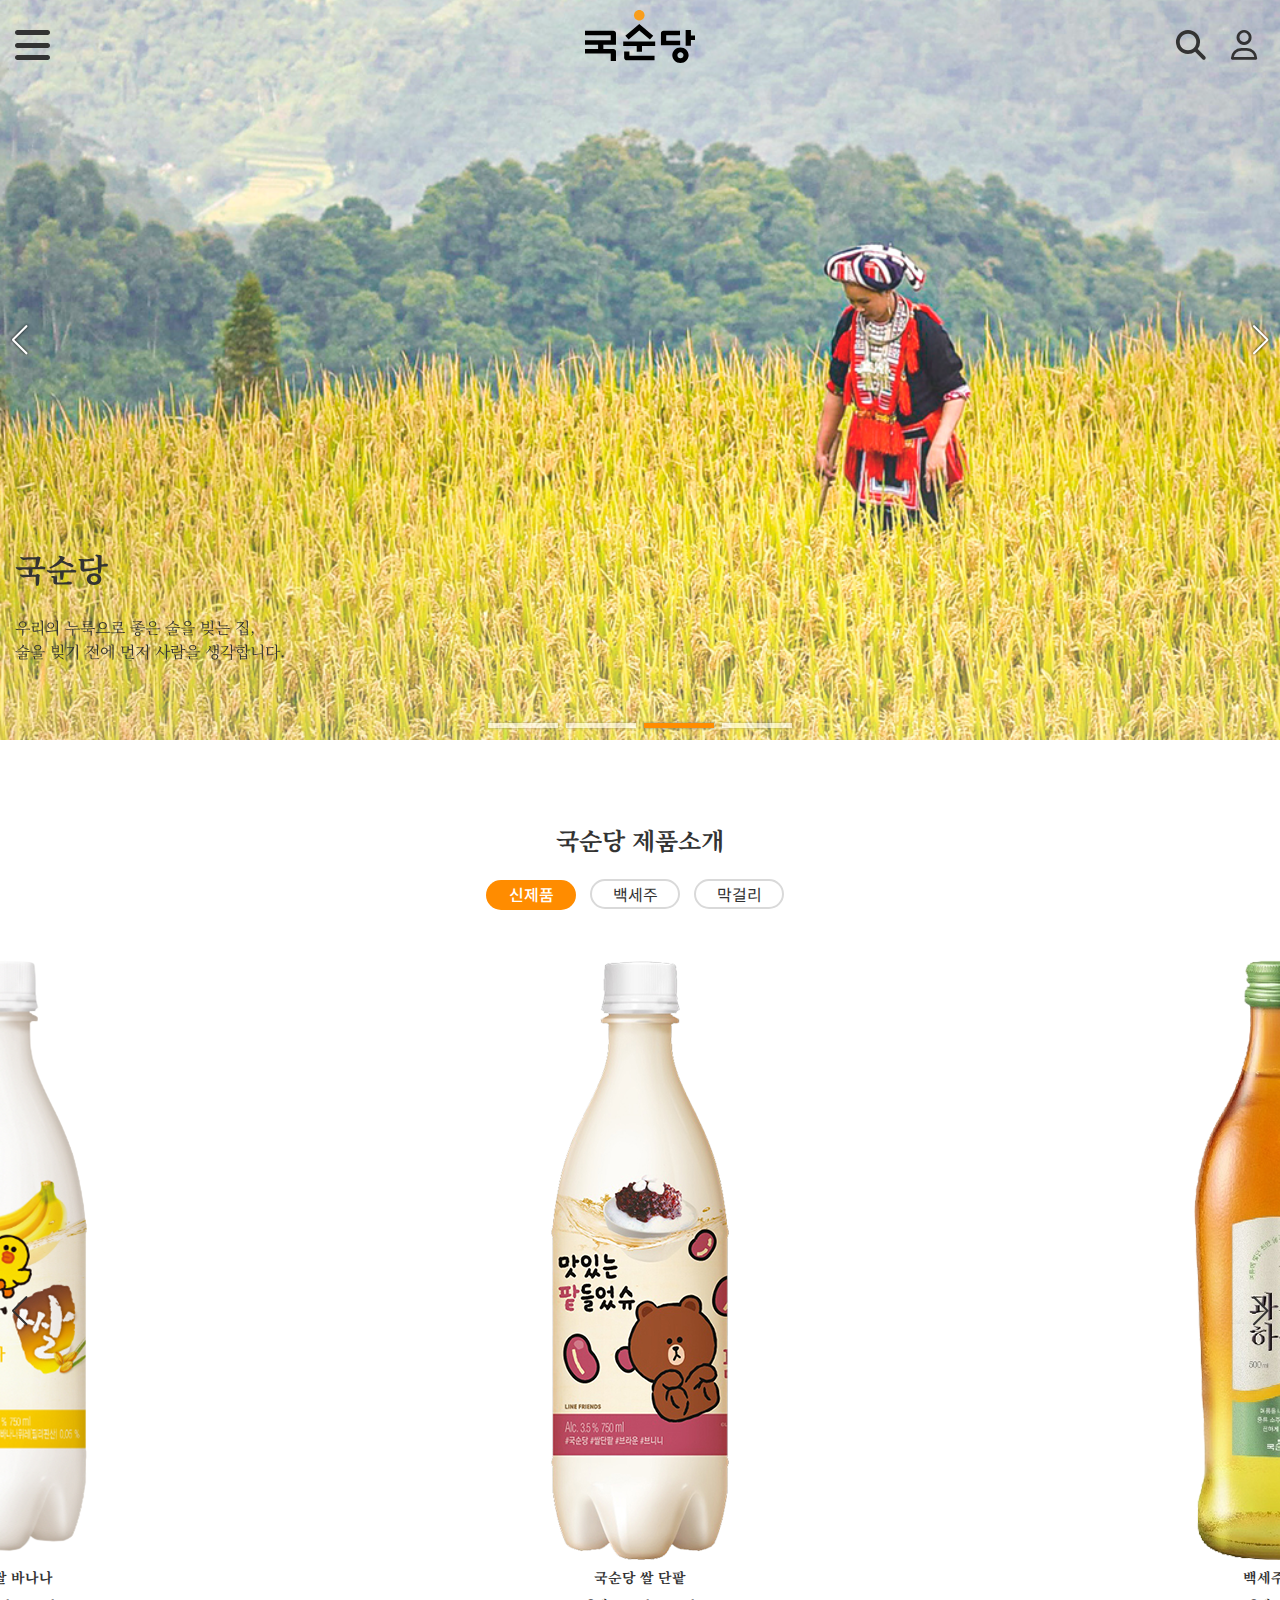
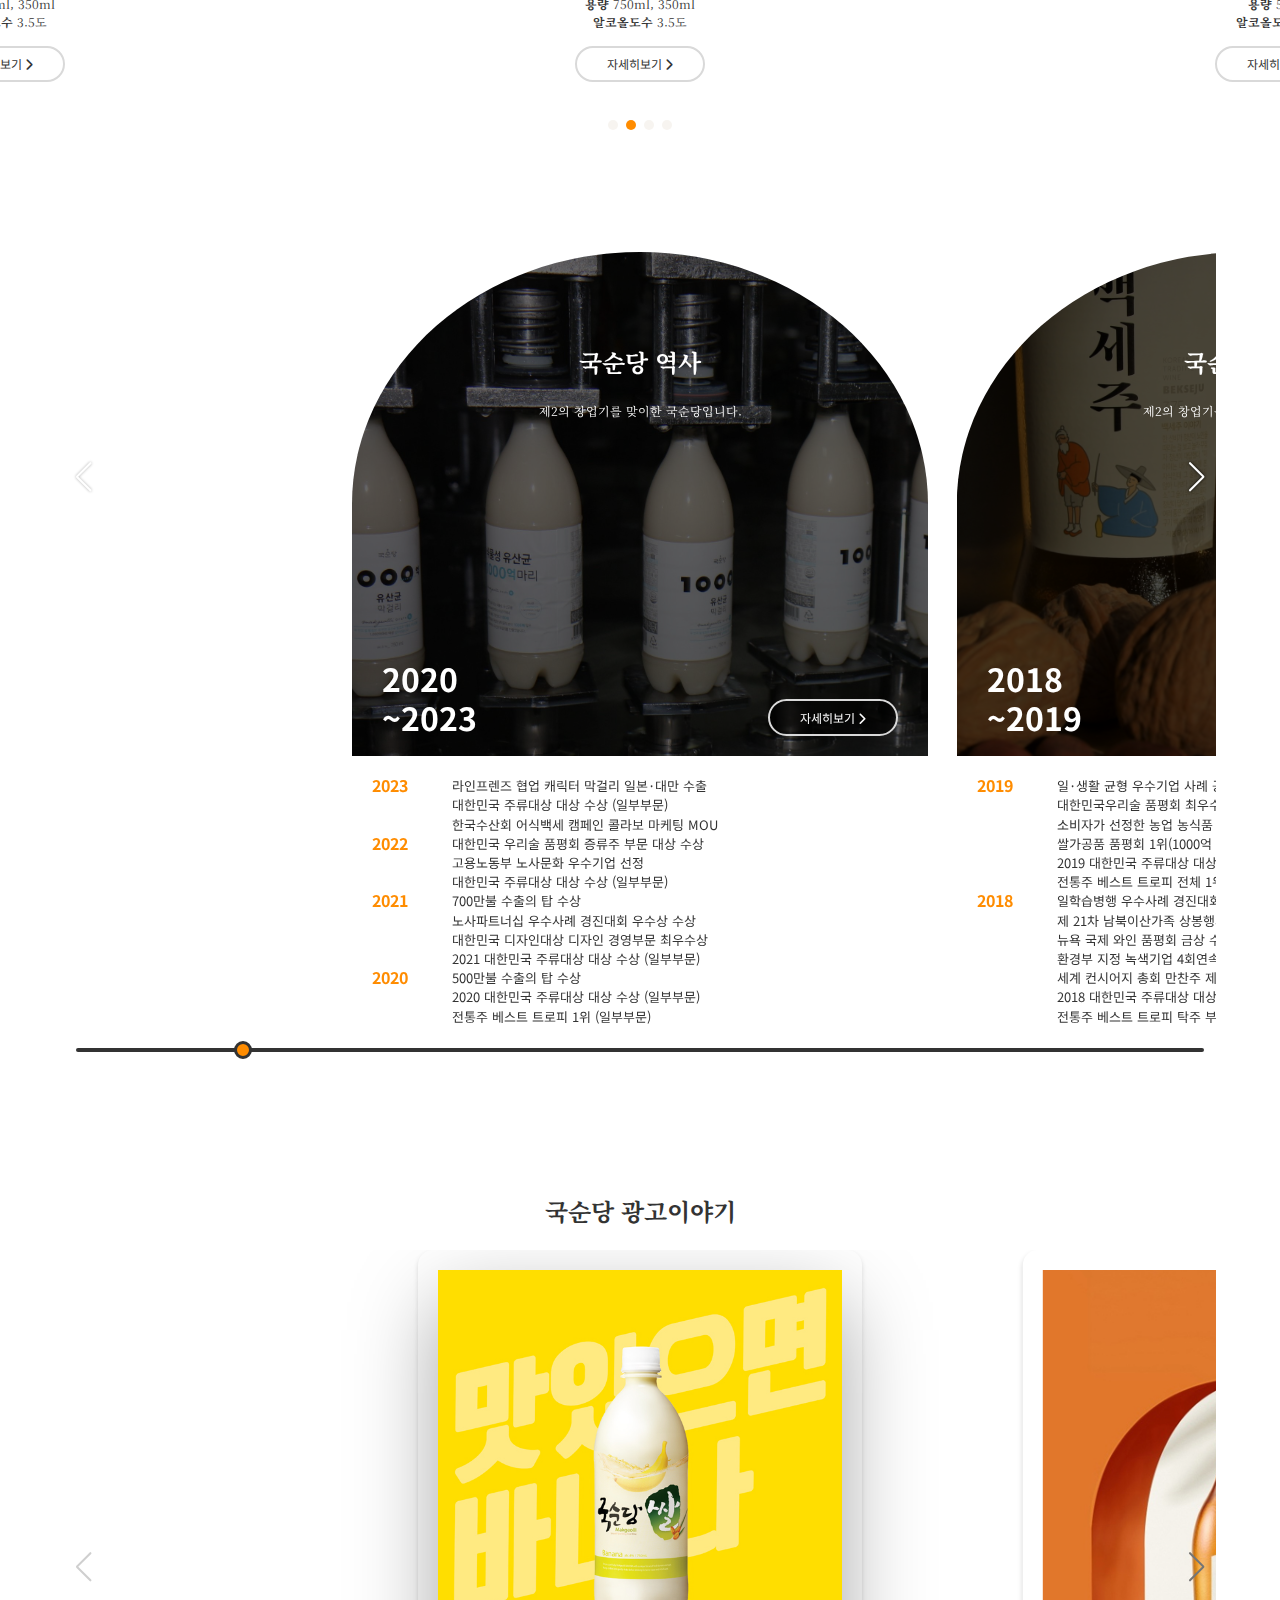
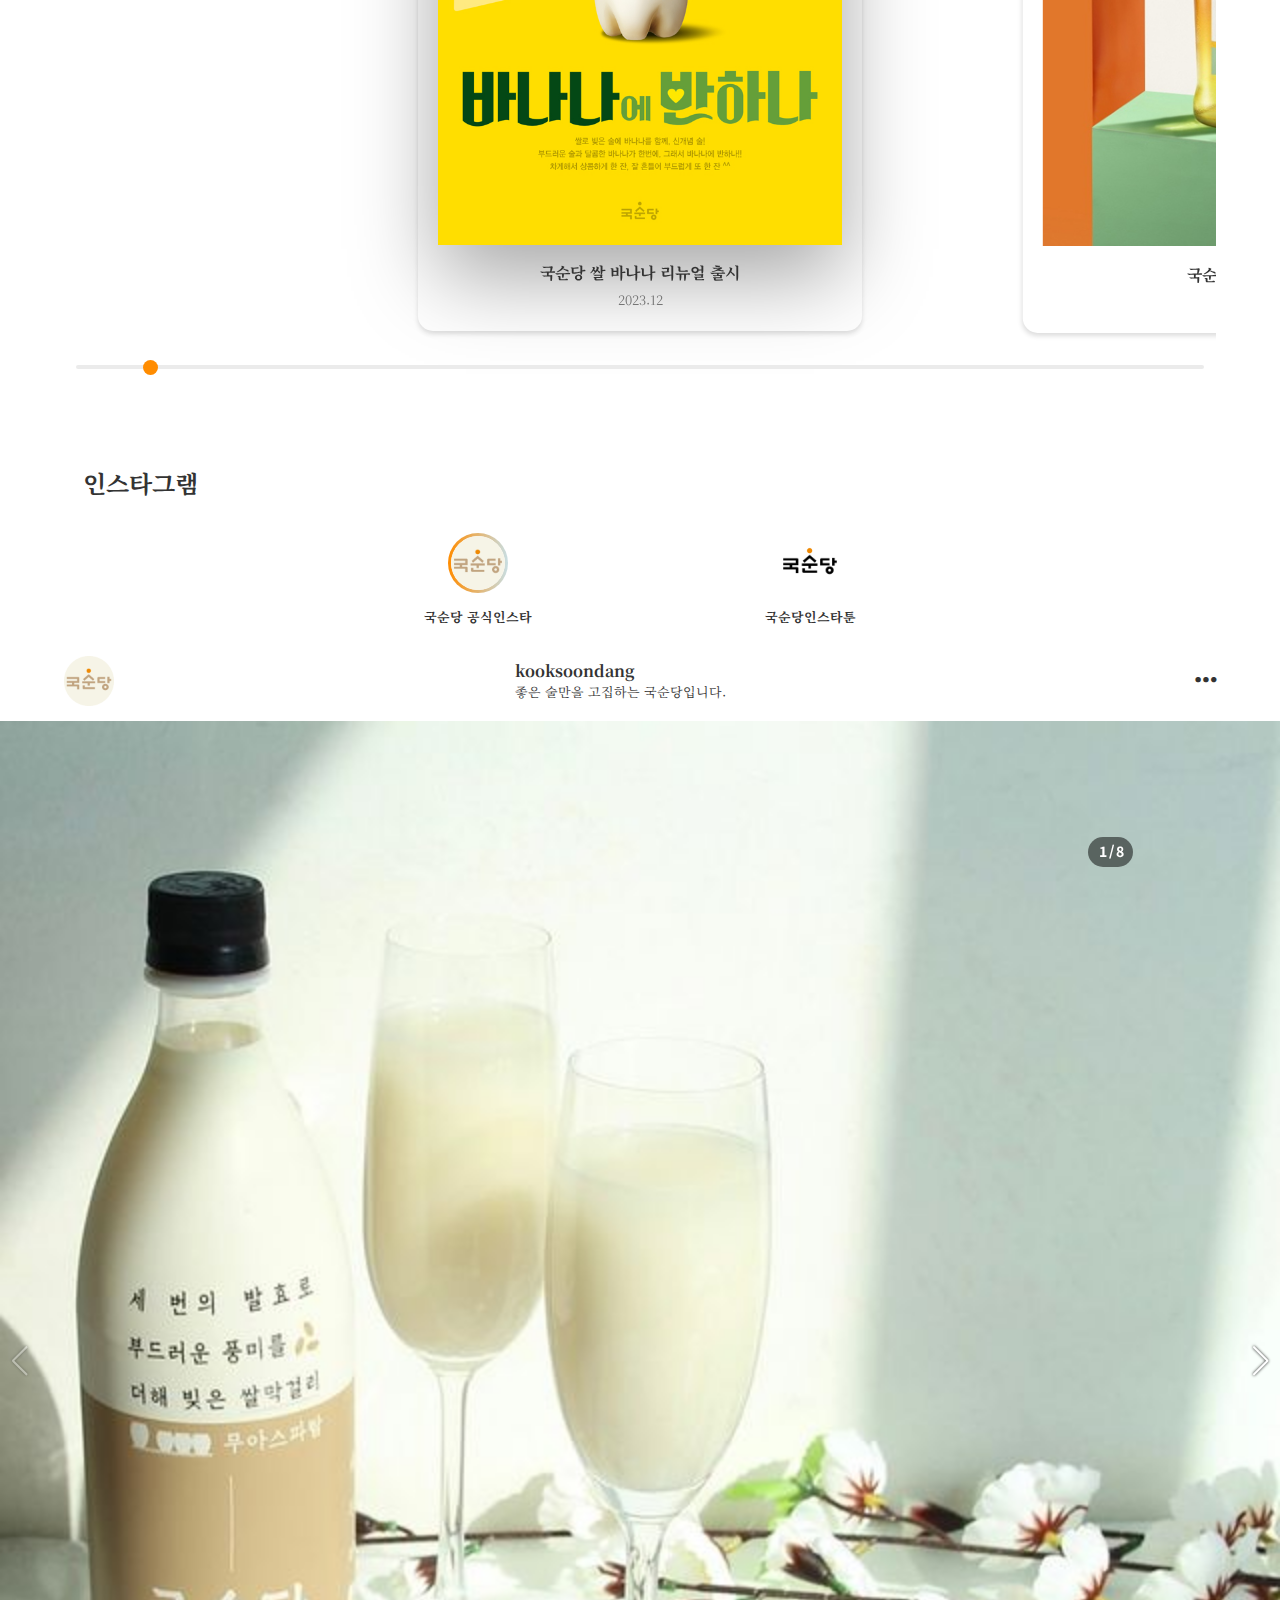
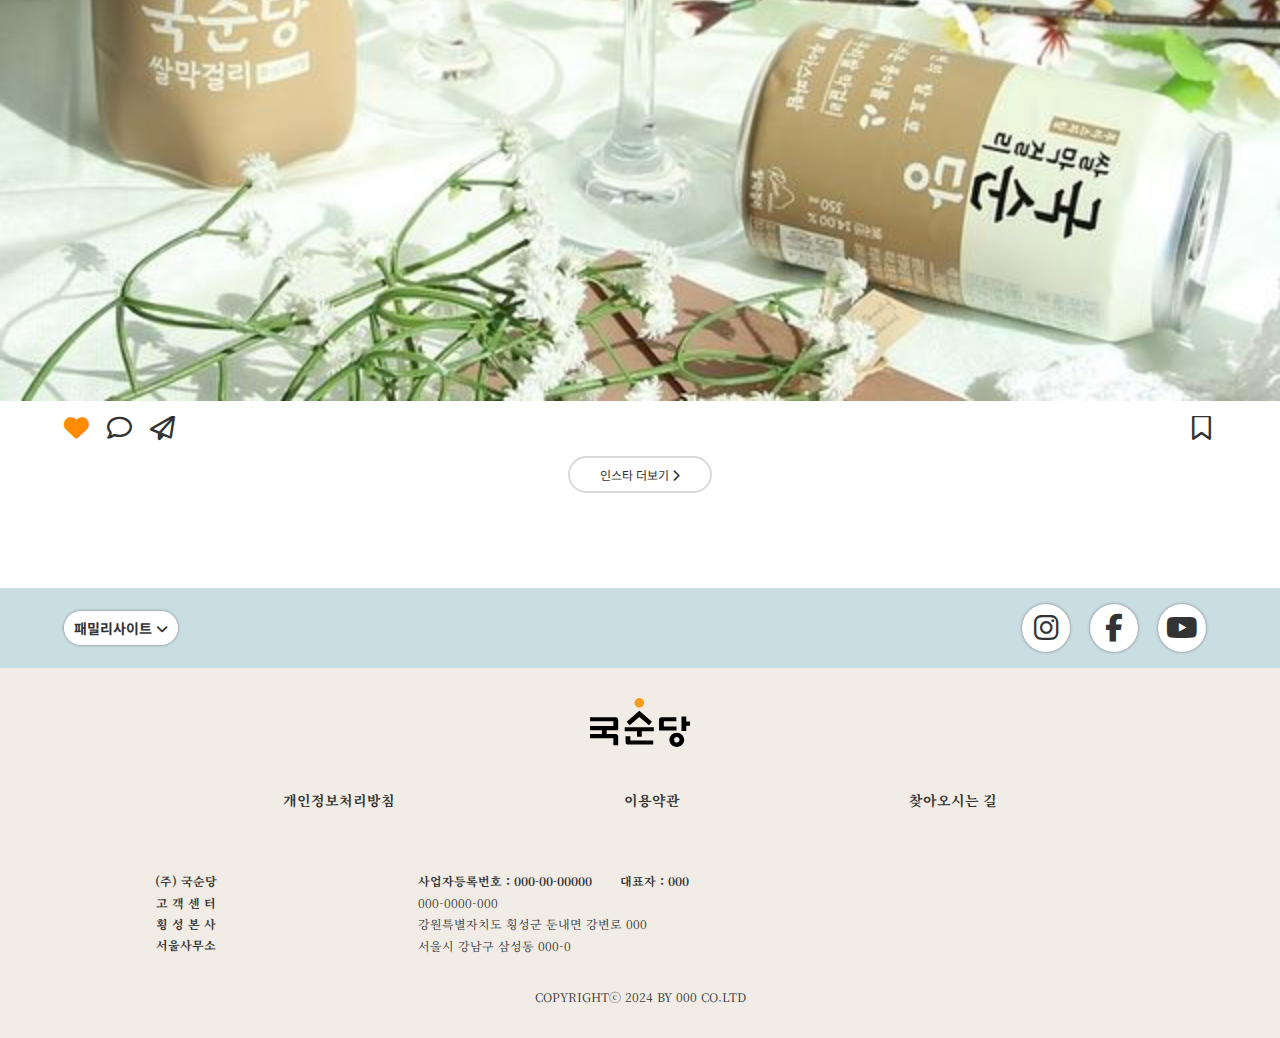
==== mobile/index.html @ f48126ed "Add files via upload" ====
<!DOCTYPE html>
<html lang="ko">
<head>
  <meta charset="UTF-8">
  <meta name="viewport" content="width=device-width, initial-scale=1.0">
  <title>국순당</title>
  <!-- 파비콘 이미지 삽입하기 -->
  <link rel="shortcut icon" type="image/x-icon" href="../images/favicon.ico">
  <!-- 1. 초기화 -->
  <link href="./css/reset.css" type="text/css" rel="stylesheet">
  <!-- 2. 공통서식 -->
  <link href="./css/common.css" type="text/css" rel="stylesheet">
  <!-- 3. 메인서식 -->
  <link href="./css/main.css" type="text/css" rel="stylesheet">
  <!-- 4. 아이콘폰트(폰트어썸) -->
    <link rel="stylesheet" href="https://cdnjs.cloudflare.com/ajax/libs/font-awesome/6.2.1/css/all.min.css" type="text/css">
  <!-- 메인슬라이드 스와이프 -->
  <link rel="stylesheet" href="https://cdn.jsdelivr.net/npm/swiper@11/swiper-bundle.min.css">

</head>
<body>
  <input type="checkbox" id="toggle">
  <!-- 상단헤더영역 시작 -->
  <header>
    <h1>
      <a href="index.html" title="메인페이지로 바로가기">메인페이지</a>
    </h1>
    <label for="toggle" class="total_btn">
      <i class="fas fa-bars"></i>
    </label>
    <div class="header_right">
      <a href="#" title="search"><i class="fa-solid fa-magnifying-glass"></i></a>
      <a href="#" title="mypage"><i class="fa-regular fa-user"></i></a>
    </div>

    <!-- 전체메뉴 -->
    <nav class="gnb">
      <label for="toggle" class="fas fa-times"></label>
      <h2>
        <a href="#" title="메인로고">
          <img src="../images/main_logo.svg" alt="메인페이지로 바로가기">
        </a>
      </h2>
      <ul>
        <li><a href="#" title="국순당">국순당 <i class='fas fa-angle-down'></i></a>
          <ul class="sub">
            <li><a href="#" title="회사소개">회사소개</a></li>
            <li><a href="#" title="재료 및 공정">재료 및 공정</a></li>
            <li><a href="#" title="찾아오시는 길">찾아오시는 길</a></li>
          </ul>
        </li>
        <li><a href="#" title="전체상품">전체상품 <i class='fas fa-angle-down'></i></a>
          <ul class="sub">
            <li><a href="#" title="신제품">신제품</a></li>
            <li><a href="#" title="막걸리">막걸리</a></li>
            <li><a href="#" title="백세고와백세주">백세고&#x00B7;백세주</a></li>
            <li><a href="#" title="법고창신">법고창신</a></li>
            <li><a href="#" title="계열사 제품">계열사 제품</a></li>
            <li><a href="#" title="선물세트">선물세트</a></li>
          </ul>
        </li>
        <li><a href="#" title="광고및홍보">광고&#x00B7;홍보 <i class='fas fa-angle-down'></i></a>
          <ul class="sub">
            <li><a href="#" title="국순당 소식">국순당 소식</a></li>
            <li><a href="#" title="광고자료">광고자료</a></li>
            <li><a href="#" title="백세주마을">백세주마을</a></li>
            <li><a href="#" title="인재채용">인재채용</a></li>
          </ul>
        </li>
        <li><a href="#" title="고객지원">고객지원 <i class='fas fa-angle-down'></i></a>
          <ul class="sub">
            <li><a href="#" title="주향로 견학">주향로 견학</a></li>
            <li><a href="#" title="자주하는 질문">자주하는 질문</a></li>
            <li><a href="#" title="구매및일반문의">구매&#x00B7;일반문의</a></li>
          </ul>
        </li>
        <li><a href="#" title="투자정보">투자정보 <i class='fas fa-angle-down'></i></a>
          <ul class="sub">
            <li><a href="#" title="회사현황">회사현황</a></li>
            <li><a href="#" title="주가정보">주가정보</a></li>
            <li><a href="#" title="공시현황">공시현황</a></li>
            <li><a href="#" title="IR자료">IR자료</a></li>
          </ul>
        </li>
        <li class="top_sns">
          <a href="#none" title="인스타그램"><i class="fa-brands fa-instagram"></i></a>
          <a href="#none" title="페이스북"><i class="fa-brands fa-facebook-f"></i></a>
          <a href="#none" title="유투브"><i class="fa-brands fa-youtube"></i>
        </li></a>
      </ul>
    </nav>
  </header>
  <!-- 메인영역 시작 -->
  <main>
    <!-- 1. 메인 슬라이드 이미지 -->
    <article class="main_slide_box">
      <div class="swiper main_slide">
        <div class="swiper-wrapper">
          <div class="swiper-slide">
            <img src="./images/main_01.jpg" alt="메인사진1">
          </div>
          <div class="swiper-slide">
            <img src="./images/main_02.jpg" alt="메인사진2">
          </div>
          <div class="swiper-slide">
            <img src="./images/main_03.jpg" alt="메인사진3">
          </div>
          <div class="swiper-slide">
            <img src="./images/main_04.jpg" alt="메인사진4">
          </div>
        </div>
        <div class="swiper-button-next"></div>
        <div class="swiper-button-prev"></div>
        <div class="swiper-pagination"></div>
      </div>
      <div class="slide_txt">
        <h2>국순당</h2>
        <p>우리의 누룩으로 좋은 술을 빚는 집,<br>
          술을 빚기 전에 먼저 사람을 생각합니다.
        </p>
      </div>
    </article>

    <!-- 2. 국순당 제품소개 -->
    <article class="menu_box">
      <h4 class="menu_title">국순당 제품소개</h4>
      <input type="radio" id="tab01" name="a" class="menu_radio" checked><label for="tab01">신제품</label>
      <input type="radio" id="tab02" name="a" class="menu_radio"><label for="tab02">백세주</label>
      <input type="radio" id="tab03" name="a" class="menu_radio"><label for="tab03">막걸리</label>

      <div class="swiper menu_slide1">
        <div class="swiper-wrapper">
          <div class="swiper-slide">
            <figure>
              <img src="../images/product00_1.png" alt="신제품1">
              <figcaption>
                <h5>국순당 쌀 바나나</h5>
                <p>
                  <b>용량</b> 750ml, 350ml<br>
                  <b>알코올도수</b> 3.5도<br>
                </p>
                <a href="#" title="제품 자세히보기" class="readmore">자세히보기 <i class="fa-solid fa-chevron-right"></i></a>
              </figcaption>
            </figure>
          </div>
          <div class="swiper-slide">
            <figure>
              <img src="../images/product00_2.png" alt="신제품2">
              <figcaption>
                <h5>국순당 쌀 단팥</h5>
                <p>
                  <b>용량</b> 750ml, 350ml<br>
                <b>알코올도수</b> 3.5도<br>
              </p>
              <p>
                <a href="#" title="제품 자세히보기" class="readmore">자세히보기 <i class="fa-solid fa-chevron-right"></i></a>
              </figcaption>
            </figure>
          </div>
          <div class="swiper-slide">
            <figure>
              <img src="../images/product00_3.png" alt="신제품3">
              <figcaption>
                <h5>백세주 과하</h5>
                <p>
                  <b>용량</b> 500ml<br>
                  <b>알코올도수</b> 18도<br>
                </p>
                <p>
                  <a href="#" title="제품 자세히보기" class="readmore">자세히보기 <i class="fa-solid fa-chevron-right"></i></a>
              </figcaption>
            </figure>
          </div>
          <div class="swiper-slide">
            <figure>
              <img src="../images/product00_4.png" alt="신제품4">
              <figcaption>
                <h5>예담 리뉴얼</h5>
                <p>
                  <b>용량</b> 700ml, 1800ml<br>
                  <b>알코올도수</b> 13도<br>
                </p>
                <p>
                  <a href="#" title="제품 자세히보기" class="readmore">자세히보기 <i class="fa-solid fa-chevron-right"></i></a>
              </figcaption>
            </figure>
          </div>
        </div>
        <div class="swiper-button-next"></div>
        <div class="swiper-button-prev"></div>
        <div class="swiper-pagination"></div>
      </div>

      <div class="swiper menu_slide2">
        <div class="swiper-wrapper">
          <div class="swiper-slide">
            <figure>
              <img src="../images/product02_1.png" alt="백세주1">
              <figcaption>
                <h5>백세주</h5>
                <p>
                  <b>용량</b> 95ml, 375ml, 500ml<br>
                  <b>알코올도수</b> 13도<br>
                </p>
                <p>
                  <a href="#" title="제품 자세히보기" class="readmore">자세히보기 <i class="fa-solid fa-chevron-right"></i></a>
                </p>
              </figcaption>
            </figure>
          </div>
          <div class="swiper-slide">
            <figure>
              <img src="../images/product02_2.png" alt="백세주2">
              <figcaption>
                <h5>백세주 과하</h5>
                <p>
                  <b>용량</b> 500ml<br>
                <b>알코올도수</b> 18도<br>
              </p>
              <p>
                <a href="#" title="제품 자세히보기" class="readmore">자세히보기 <i class="fa-solid fa-chevron-right"></i></a>
                </p>
              </figcaption>
            </figure>
          </div>
          <div class="swiper-slide">
            <figure>
              <img src="../images/product02_3.png" alt="백세주3">
              <figcaption>
                <h5>백세주 담</h5>
                <p>
                  <b>용량</b> 375ml<br>
                  <b>알코올도수</b> 13도<br>
                </p>
                <p>
                  <a href="#" title="제품 자세히보기" class="readmore">자세히보기 <i class="fa-solid fa-chevron-right"></i></a>
                </p>
              </figcaption>
            </figure>
          </div>
          <div class="swiper-slide">
            <figure>
              <img src="../images/product02_4.png" alt="백세주4">
              <figcaption>
                <h5>강장 백세주</h5>
                <p>
                  <b>용량</b> 700ml<br>
                  <b>알코올도수</b> 15도<br>
                </p>
                <p>
                  <a href="#" title="제품 자세히보기" class="readmore">자세히보기 <i class="fa-solid fa-chevron-right"></i></a>
                </p>
              </figcaption>
            </figure>
          </div>
          <div class="swiper-slide">
            <figure>
              <img src="../images/product02_5.png" alt="백세주5">
              <figcaption>
                <h5>자양 백세주</h5>
                <p>
                  <b>용량</b> 700ml<br>
                  <b>알코올도수</b> 15도<br>
                </p>
                <p>
                  <a href="#" title="제품 자세히보기" class="readmore">자세히보기 <i class="fa-solid fa-chevron-right"></i></a>
                </p>
              </figcaption>
            </figure>
          </div>
        </div>
        <div class="swiper-button-next"></div>
        <div class="swiper-button-prev"></div>
        <div class="swiper-pagination"></div>
      </div>

      <div class="swiper menu_slide3">
        <div class="swiper-wrapper">
          <div class="swiper-slide">
            <figure>
              <img src="../images/product03_1.png" alt="막걸리1">
              <figcaption>
                <h5>국순당 생막걸리</h5>
                <p>
                  <b>용량</b> 750ml<br>
                  <b>알코올도수</b> 6도<br>
                </p>
                <p>
                  <a href="#" title="제품 자세히보기" class="readmore">자세히보기 <i class="fa-solid fa-chevron-right"></i></a>
                </p>
              </figcaption>
            </figure>
          </div>
          <div class="swiper-slide">
            <figure>
              <img src="../images/product03_2.png" alt="막걸리2">
              <figcaption>
                <h5>국순당 대박</h5>
                <p>
                  <b>용량</b> 700ml<br>
                <b>알코올도수</b> 6도<br>
              </p>
              <p>
                <a href="#" title="제품 자세히보기" class="readmore">자세히보기 <i class="fa-solid fa-chevron-right"></i></a>
                </p>
              </figcaption>
            </figure>
          </div>
          <div class="swiper-slide">
            <figure>
              <img src="../images/product03_3.png" alt="막걸리3">
              <figcaption>
                <h5>1000억 프리바이오 막걸리</h5>
                <p>
                  <b>용량</b> 750ml, 350ml<br>
                  <b>알코올도수</b> 5도<br>
                </p>
                <p>
                  <a href="#" title="제품 자세히보기" class="readmore">자세히보기 <i class="fa-solid fa-chevron-right"></i></a>
                </p>
              </figcaption>
            </figure>
          </div>
          <div class="swiper-slide">
            <figure>
              <img src="../images/product03_4.png" alt="막걸리4">
              <figcaption>
                <h5>국순당 쌀막걸리 무아스파탐</h5>
                <p>
                  <b>용량</b> 750ml, 350ml<br>
                  <b>알코올도수</b> 5.8도<br>
                </p>
                <p>
                  <a href="#" title="제품 자세히보기" class="readmore">자세히보기 <i class="fa-solid fa-chevron-right"></i></a>
                </p>
              </figcaption>
            </figure>
          </div>
          <div class="swiper-slide">
            <figure>
              <img src="../images/product03_5.png" alt="막걸리5">
              <figcaption>
                <h5>피치로 피치올려</h5>
                <p>
                  <b>용량</b> 750ml<br>
                  <b>알코올도수</b> 3도<br>
                </p>
                <p>
                  <a href="#" title="제품 자세히보기" class="readmore">자세히보기 <i class="fa-solid fa-chevron-right"></i></a>
                </p>
              </figcaption>
            </figure>
          </div>
          <div class="swiper-slide">
            <figure>
              <img src="../images/product03_6.png" alt="막걸리6">
              <figcaption>
                <h5>첫술</h5>
                <p>
                  <b>용량</b> 750ml<br>
                  <b>알코올도수</b> 7도<br>
                </p>
                <p>
                  <a href="#" title="제품 자세히보기" class="readmore">자세히보기 <i class="fa-solid fa-chevron-right"></i></a>
                </p>
              </figcaption>
            </figure>
          </div>
        </div>
        <div class="swiper-button-next"></div>
        <div class="swiper-button-prev"></div>
        <div class="swiper-pagination"></div>
      </div>
    
    </article>

    <!-- 3. 국순당 역사 -->
    <section class="history">
      <div class="swiper history_slide">
        <div class="swiper-wrapper">
          <div class="swiper-slide">
            <div class="history_box">
              <div class="h_img_box">
                <div class="h_title">
                  <h4>국순당 역사</h4>
                  <p>제2의 창업기를 맞이한 국순당입니다.</p>
                </div>
                <p class="years">
                  2020<br>
                  <span>~2023</span>
                </p>
                <a href="#" title="제품 자세히보기" class="readmore">자세히보기 <i class="fa-solid fa-chevron-right"></i></a>
              </div>
              <div class="h_txt_box">
                <div class="h_txt_left">
                  <p>2023<br><br><br>
                  2022<br><br><br>
                  2021<br><br><br><br>
                  2020<br><br><br>
                  </p>
                </div>
                <div class="h_txt_right">
                  <p>라인프렌즈 협업 캐릭터 막걸리 일본·대만 수출<br>
                  대한민국 주류대상 대상 수상 (일부부문)<br>
                  한국수산회 어식백세 캠페인 콜라보 마케팅 MOU<br>
                  대한민국 우리술 품평회 증류주 부문 대상 수상<br>
                  고용노동부 노사문화 우수기업 선정<br>
                  대한민국 주류대상 대상 수상 (일부부문)<br>
                  700만불 수출의 탑 수상<br>
                  노사파트너십 우수사례 경진대회 우수상 수상<br>
                  대한민국 디자인대상 디자인 경영부문 최우수상<br>
                  2021 대한민국 주류대상 대상 수상 (일부부문)<br>
                  500만불 수출의 탑 수상<br>
                  2020 대한민국 주류대상 대상 수상 (일부부문)<br>
                  전통주 베스트 트로피 1위 (일부부문)
                  </p>
                </div>
              </div>
            </div>
          </div>
          <div class="swiper-slide">
            <div class="history_box">
              <div class="h_img_box">
                <div class="h_title">
                  <h4>국순당 역사</h4>
                  <p>제2의 창업기를 맞이한 국순당입니다.</p>
                </div>
                <p class="years">
                  2018<br>
                  <span>~2019</span>
                </p>
                <a href="#" title="제품 자세히보기" class="readmore">자세히보기 <i class="fa-solid fa-chevron-right"></i></a>
              </div>
              <div class="h_txt_box">
                <div class="h_txt_left">
                  <p>2019<br><br><br><br><br><br>
                  2018<br><br><br><br><br><br>
                  </p>
                </div>
                <div class="h_txt_right">
                  <p>일&#x00B7;생활 균형 우수기업 사례 공모전 대상 수상<br>
                    대한민국우리술 품평회 최우수상 수상(려)<br>
                    소비자가 선정한 농업 농식품 상생협력 우수기업<br>
                    쌀가공품 품평회 1위(1000억 유산균 막걸리)<br>
                    2019 대한민국 주류대상 대상 수상(일부부문)<br>
                    전통주 베스트 트로피 전체 1위(려)<br>
                    일학습병행 우수사례 경진대회 기업 최우수상<br>
                    제 21차 남북이산가족 상봉행사 만찬주 제공<br>
                    뉴욕 국제 와인 품평회 금상 수상(백세주)<br>
                    환경부 지정 녹색기업 4회연속 선정<br>
                    세계 컨시어지 총회 만찬주 제공<br>
                    2018 대한민국 주류대상 대상 수상(일부부문)<br>
                    전통주 베스트 트로피 탁주 부문 1위(옛날막걸리)
                  </p>
                </div>
              </div>
            </div>
      
          </div>
          <div class="swiper-slide">
            <div class="history_box">
              <div class="h_img_box">
                <div class="h_title">
                  <h4>국순당 역사</h4>
                  <p>제2의 창업기를 맞이한 국순당입니다.</p>
                </div>
                <p class="years">
                  2015<br>
                  <span>~2017</span>
                </p>
                <a href="#" title="제품 자세히보기" class="readmore">자세히보기 <i class="fa-solid fa-chevron-right"></i></a>
              </div>
              <div class="h_txt_box">
                <div class="h_txt_left">
                  <p>2017<br><br>
                  2016<br><br><br><br><br><br>
                  2015<br><br><br><br>
                  </p>
                </div>
                <div class="h_txt_right">
                  <p>스포츠 서울 브랜드대상(백세주)<br>
                    2017 대한민국 주류대상 대상 수상(일부부문)<br>
                    레드닷 디자인 어워드 커뮤니케이션 부문 수상<br>
                    경향신문 상반기 히트상품(국순당 쌀 바나나)<br>
                    상하이 식품박람회 혁신제품 선정(쌀막걸리 과일)<br>
                    주류 최초 정부 우수문화상품으로 지정(백세주)<br>
                    2016 대한민국 주류대상 대상 수상(일부부문)<br>
                    아시아경제 전통주 부문 소비자대상(백세주)<br>
                    푸드투데이 2015년 히트상품(백세주)<br>
                    2015 GRAND HARVEST AWARDS 금상 수상<br>
                    서울신문 베스트브랜드 대상(옛날 막걸리)<br>
                    멜버른 국제 와인대회 은상 수상(생막걸리)<br>
                    뉴욕 국제 와인대회 막걸리부문 수상(아이싱)
                  </p>
                </div>
              </div>
            </div>
      
          </div>
        </div>
        <div class="swiper-button-next"></div>
        <div class="swiper-button-prev"></div>
        <div class="swiper-scrollbar"></div>
      </div>
    </section>

    <!-- 4. 국순당 광고이야기 -->
    <article class="poster_box">
      <h4>국순당 광고이야기</h4>
      <!-- 광고이야기 슬라이드 -->
      <div class="swiper poster_slide">
        <div class="swiper-wrapper poster_inner">
          <div class="swiper-slide poster_card">
            <div class="card_design">
              <img src="../images/poster_01.jpg" alt="광고포스터1">
              <p class="poster_name">국순당 쌀 바나나 리뉴얼 출시</p>
              <p>2023.12</p>
            </div>
          </div>
          <div class="swiper-slide poster_card">
              <div class="card_design">
              <img src="../images/poster_02.jpg" alt="광고포스터2">
              <p class="poster_name">국순당 과하 출시</p>
              <p>2023.07</p>
            </div>
          </div>
          <div class="swiper-slide poster_card">
              <div class="card_design">
              <img src="../images/poster_03.jpg" alt="광고포스터3">
              <p class="poster_name">백세주 30 출시</p>
              <p>2022.12</p>
            </div>
          </div>
          <div class="swiper-slide poster_card">
              <div class="card_design">
              <img src="../images/poster_04.jpg" alt="광고포스터4">
              <p class="poster_name">국순당 칠성막사 출시</p>
              <p>2022.04</p>
            </div>
          </div>
          <div class="swiper-slide poster_card">
              <div class="card_design">
              <img src="../images/poster_05.jpg" alt="광고포스터5">
              <p class="poster_name">국순당 쌀 바밤바밤 출시</p>
              <p>2021.11</p>
            </div>
          </div>
          <div class="swiper-slide poster_card">
              <div class="card_design">
              <img src="../images/poster_01.jpg" alt="광고포스터1">
              <p class="poster_name">국순당 쌀 죠리퐁당 출시</p>
              <p>2021.06</p>
            </div>  
          </div>  
        </div>
        <div class="swiper-button-next"></div>
        <div class="swiper-button-prev"></div>
        <div class="swiper-scrollbar"></div>
      </div>
    </article>

    <!-- 5. 국순당 인스타그램 -->
    <article class="insta_box">
      <h4 class="insta_title">인스타그램</h4>
      <!-- 클릭이벤트 넣을 부분 -->
      <div class="profile_box">
        <div class="profile_l">
          <a href="#" title="국순당공식인스타"><img src="../images/insta_sublogo.png" alt="국순당공식인스타" class="border-active"></a>
          <p>국순당 공식인스타</p>
        </div>
        <div class="profile_r">
          <a href="#" title="국순당인스타툰"><img src="../images/insta_mainlogo.png" alt="국순당인스타툰"></a>
          <p>국순당인스타툰</p>
        </div>
      </div>

      <!-- 클릭이벤트시 바뀌는 내용들1 -->
      <div class="insta_list_main">
        <div class="insta_profile">
          <img src="../images/insta_sublogo.png" alt="국순당 공식인스타 로고">
          <p>
            <span class="insta_title">kooksoondang</span><br>
            좋은 술만을 고집하는 국순당입니다.
          </p>
          <p><i class="fa-solid fa-ellipsis"></i></p>
        </div>
        <!-- 슬라이드 이미지 -->
        <div class="swiper insta_slide">
          <div class="swiper-wrapper">
            <div class="swiper-slide">
              <img src="../images/insta_01.jpg" alt="인스타그램이미지1">
            </div>
            <div class="swiper-slide">
              <img src="../images/insta_02.jpg" alt="인스타그램이미지2">
            </div>
            <div class="swiper-slide">
              <img src="../images/insta_03.jpg" alt="인스타그램이미지3">
            </div>
            <div class="swiper-slide">
              <img src="../images/insta_04.jpg" alt="인스타그램이미지4">
            </div>
            <div class="swiper-slide">
              <img src="../images/insta_05.jpg" alt="인스타그램이미지5">
            </div>
            <div class="swiper-slide">
              <img src="../images/insta_06.jpg" alt="인스타그램이미지6">
            </div>
            <div class="swiper-slide">
              <img src="../images/insta_07.jpg" alt="인스타그램이미지7">
            </div>
            <div class="swiper-slide">
              <img src="../images/insta_08.jpg" alt="인스타그램이미지8">
            </div>
          </div>
          <div class="swiper-button-next"></div>
          <div class="swiper-button-prev"></div>
          <div class="swiper-pagination"></div>
        </div>
      </div>

      <!-- 클릭이벤트시 바뀌는 내용들2 -->
      <div class="insta_list_sub">
        <div class="insta_profile">
          <img src="../images/insta_mainlogo.png" alt="국순당 인스타툰 로고">
          <p>
            <span class="insta_title">kooksoondang_insta</span><br>
            국순당 마케팅 담당자가 전하는 주류회사 이야기
          </p>
          <p><i class="fa-solid fa-ellipsis"></i></p>
        </div>
        <!-- 슬라이드 이미지 -->
        <div class="swiper insta_slide">
          <div class="swiper-wrapper">
            <div class="swiper-slide">
              <img src="./images/mobile_instatoon1.jpg" alt="인스타그램이미지2">
            </div>
            <div class="swiper-slide">
              <img src="./images/mobile_instatoon2.jpg" alt="인스타그램이미지3">
            </div>
            <div class="swiper-slide">
              <img src="./images/mobile_instatoon3.jpg" alt="인스타그램이미지4">
            </div>
            <div class="swiper-slide">
              <img src="./images/mobile_instatoon4.jpg" alt="인스타그램이미지5">
            </div>
            <div class="swiper-slide">
              <img src="./images/mobile_instatoon5.jpg" alt="인스타그램이미지6">
            </div>
            <div class="swiper-slide">
              <img src="./images/mobile_instatoon6.jpg" alt="인스타그램이미지7">
            </div>
            <div class="swiper-slide">
              <img src="./images/mobile_instatoon7.jpg" alt="인스타그램이미지8">
            </div>
            <div class="swiper-slide">
              <img src="./images/mobile_instatoon8.jpg" alt="인스타그램이미지9">
            </div>
          </div>
          <div class="swiper-button-next"></div>
          <div class="swiper-button-prev"></div>
          <div class="swiper-pagination"></div>
        </div>
      </div>
      
      <!-- 클릭이벤트에도 바뀌지 않는 부분 / 위치값도 고정 -->
      <div class="insta_bottom">
        <p class="l_icon">
          <i class="fa-solid fa-heart"></i>
          <i class="fa-regular fa-comment"></i>
          <i class="fa-regular fa-paper-plane"></i>
        </p>
        <p class="r_icon">
          <i class="fa-regular fa-bookmark"></i>
        </p>
      </div>

      <a href="#" title="인스타 더보기" class="readmore">인스타 더보기 <i class="fa-solid fa-chevron-right"></i></a>
    </article>



  </main>
  <!-- 푸터영역 시작 -->
  <footer>
    <!-- TOP버튼 -->
    <a href="#" title="상단으로 바로가기" id="top_btn">
      <i class="fas fa-angle-up"></i>
      <br>TOP
    </a>
    <div class="f_top">
      <div class="f_con">

        <div class="familysite">
          <ul>
            <li><a href="#none" title="패밀리사이트">패밀리사이트 <i class='fas fa-angle-down'></i></a>
              <ul class="sub_family">
                <li><a href="#" title="법고창신">법고창신</a></li>
                <li><a href="#" title="백세주 브랜드">백세주 브랜드</a></li>
                <li><a href="#" title="예담 브랜드">예담 브랜드</a></li>
                <li><a href="#" title="주향로">주향로</a></li>
                <li><a href="#" title="우리술 아름터">우리술 아름터</a></li>
                <li><a href="#" title="국순당 여주명주">국순당 여주명주</a></li>
                <li><a href="#" title="국순당 고창명주">국순당 고창명주</a></li>
              </ul>
            </li>
          </ul>
        </div>

        <ul class="sns">
          <li><a href="#none" title="인스타그램"><i class="fa-brands fa-instagram"></i></a></li>
          <li><a href="#none" title="페이스북"><i class="fa-brands fa-facebook-f"></i></a></li>
          <li><a href="#none" title="유투브"><i class="fa-brands fa-youtube"></i></a></li>
        </ul>
      </div>
    </div>
    <div class="f_bottom">
      <a href="#" title="국순당 로고"><img src="../images/main_logo.svg" alt="국순당 로고"></a>
      <ul class="f_nav">
        <li><a href="#none" title="개인정보처리방침">개인정보처리방침</a></li>
        <li><a href="#none" title="이용약관">이용약관</a></li>
        <li><a href="#none" title="찾아오시는 길">찾아오시는 길</a></li>
      </ul>

      <address>
        <ul class="add_left">
          <li>(주) 국순당</li>
          <li>고 객 센 터</li>
          <li>횡 성 본 사</li>
          <li>서울사무소</li>
        </ul>
        <ul class="add_right">
          <li>사업자등록번호 : 000-00-00000 &nbsp;&nbsp;&nbsp;&nbsp;&nbsp; 대표자 : 000</li>
          <li>000-0000-000</li>
          <li>강원특별자치도 횡성군 둔내면 강변로 000</li>
          <li>서울시 강남구 삼성동 000-0</li>
        </ul>
      </address>

      <div class="copy">
        <p>COPYRIGHTⓒ 2024 BY 000 CO.LTD</p>
      </div>
    </div>
  </footer>

  <!-- Swiper JS -->
  <script src="https://cdn.jsdelivr.net/npm/swiper@11/swiper-bundle.min.js"></script>
  <script>
    // 0. 토글 내비 gnb~lnb 오픈 스크립트
    // DOMContentLoaded 로 초기 html 문서 완전히 불러오기
    document.addEventListener("DOMContentLoaded", function() {
      // gnb ul 요소의 자식 li 요소 선택해서 'gnb' 변수 만들기
      var gnbItems = document.querySelectorAll(".gnb ul li");

      // 각 gnb 항목에 대해 클릭 이벤트를 추가
      gnbItems.forEach(function(gnbItem) {
        gnbItem.addEventListener("click", function() {
          // 다른 모든 gnb 메뉴의 lnb를 숨기기
          gnbItems.forEach(function(item) {
            var subMenu = item.querySelector(".sub");
            // 현재 선택된 항목을 제외하고 모든 lnb를 숨김
            if (subMenu && item !== gnbItem) {
              subMenu.style.maxHeight = null;
            }
          });

          // 현재 선택한 gnb 항목의 lnb 토글
          var lnb = this.querySelector(".sub");

          if (lnb) {
            if (lnb.style.maxHeight) {
              lnb.style.maxHeight = null;
            } else {
              lnb.style.maxHeight = lnb.scrollHeight + "px";
            }
          }
        });
      });
    });


  // TOP버튼
  // window객체
  let scrollTop;
  const t_btn = document.getElementById('top_btn');

  // window 객체에 스크롤을 하면 함수 발생
  window.addEventListener('scroll', function(){
    // scrollTop 변수에 값(스크롤Y)을 담아라
    scrollTop = window.scrollY;
    // 개발자 모드에서 보는 출력 방법
    console.log(scrollTop);
    // 만약에 세로 스크롤 값이 900픽셀 이상일 경우
    if(scrollTop>=500){
      // 클래스 .act 서식(display: block;)을 적용한다.
      t_btn.classList.add('act');
    } else{ //그렇지 않은 경우 (조건문을 또 쓰려면 else if를 써야함)
      t_btn.classList.remove('act');
    }
  })

  // 1. 메인 슬라이드 이미지
  var swiper = new Swiper(".main_slide", {
    spaceBetween: 30,
    centeredSlides: true,
    autoplay: {
      delay: 2500,
      disableOnInteraction: false,
    },
    pagination: {
      el: ".swiper-pagination",
      clickable: true,
    },
    navigation: {
      nextEl: ".swiper-button-next",
      prevEl: ".swiper-button-prev",
    },
  });

  // 2. 메뉴 슬라이드 이미지
  var swiper = new Swiper(".menu_slide1", {
    slidesPerView: 2,
    centeredSlides: true,
    spaceBetween: 0,
    grabCursor: true,
    loop: true,   // 이미지 끊기지 않고 무한루프
    initialSlide: 1,    // 1번 이미지가 왼쪽에 붙어 나오게
    pagination: {
      el: ".swiper-pagination",
      clickable: true,
    },
    navigation: {
      nextEl: ".swiper-button-next",
      prevEl: ".swiper-button-prev",
    },
  });

  var swiper = new Swiper(".menu_slide2", {
    slidesPerView: 2,
    centeredSlides: true,
    spaceBetween: 0,
    grabCursor: true,
    loop: true,
    initialSlide: 1,
    pagination: {
      el: ".swiper-pagination",
      clickable: true,
    },
    navigation: {
      nextEl: ".swiper-button-next",
      prevEl: ".swiper-button-prev",
    },
  });

  var swiper = new Swiper(".menu_slide3", {
    slidesPerView: 2,
    centeredSlides: true,
    spaceBetween: 0,
    grabCursor: true,
    loop: true,
    initialSlide: 1,
    pagination: {
      el: ".swiper-pagination",
      clickable: true,
    },
    navigation: {
      nextEl: ".swiper-button-next",
      prevEl: ".swiper-button-prev",
    },
  });

  // 3. 히스토리 슬라이드 이미지
  var swiper = new Swiper(".history_slide", {
    slidesPerView: 1,
    centeredSlides: false,
    slidesPerGroupSkip: 1,
    grabCursor: true,
    keyboard: {
      enabled: true,
    },
    breakpoints: {
      769: {
        slidesPerView: 2,
        slidesPerGroup: 2,
      },
    },
    scrollbar: {
      el: ".swiper-scrollbar",
    },
    navigation: {
      nextEl: ".swiper-button-next",
      prevEl: ".swiper-button-prev",
    },
    pagination: {
      el: ".swiper-pagination",
      clickable: true,
    },
  });

  // 4. 국순당 광고 이야기
  var swiper = new Swiper(".poster_slide", {
    slidesPerView: 1,
    centeredSlides: false,
    slidesPerGroupSkip: 1,
    grabCursor: true,
    keyboard: {
      enabled: true,
    },
    breakpoints: {
      769: {
        slidesPerView: 2,
        slidesPerGroup: 2,
      },
    },
    scrollbar: {
      el: ".swiper-scrollbar",
    },
    navigation: {
      nextEl: ".swiper-button-next",
      prevEl: ".swiper-button-prev",
    },
    pagination: {
      el: ".swiper-pagination",
      clickable: true,
    },
  });

  // 5. 인스타그램 슬라이드 이미지
  var swiper = new Swiper(".insta_slide", {
    pagination: {
      el: ".swiper-pagination",
      type: "fraction",
    },
    navigation: {
      nextEl: ".swiper-button-next",
      prevEl: ".swiper-button-prev",
    },
  });

  // 5. 인스타그램 프로필 클릭시 내용 바뀌기
  document.addEventListener("DOMContentLoaded", function() {
// 프로필 버튼 요소들과 바뀌는 내용들을 변수에 저장
const profileL = document.querySelector('.profile_l');
const profileR = document.querySelector('.profile_r');
const instaListMain = document.querySelector('.insta_list_main');
const instaListSub = document.querySelector('.insta_list_sub');
const profileImageL = document.querySelector('.profile_l img');
const profileImageR = document.querySelector('.profile_r img');

// profileL 클릭 시
profileL.addEventListener('click', function(event) {
  event.preventDefault(); // 링크의 기본 동작 제거
  instaListSub.style.display = 'none'; // insta_list_sub 숨기기
  instaListMain.style.display = 'block'; // insta_list_main 보이기
  profileImageL.classList.add('border-active');
  profileImageR.classList.remove('border-active');
});

// profileR 클릭 시
profileR.addEventListener('click', function(event) {
  event.preventDefault(); // 링크의 기본 동작 제거
  instaListMain.style.display = 'none'; // insta_list_main 숨기기
  instaListSub.style.display = 'block'; // insta_list_sub 보이기
  profileImageR.classList.add('border-active');
  profileImageL.classList.remove('border-active');
});
});
  
  // 6. 푸터 패밀리 사이트
  // DOMContentLoaded 로 초기 html 문서 완전히 불러오기
  document.addEventListener("DOMContentLoaded", function() {
    // 패밀리사이트 ul 요소의 자식 li 요소 선택해서 'familysite' 변수 만들기
    var familysite = document.querySelectorAll(".familysite ul li");

    // forEach() 메서드 : 배열의 각 요소에 한번씩 함수 실행, 위에서 만든 'familysite'에 함수 실행 :: ul 요소의 자식 li에 함수 실행
    familysite.forEach(function(familysite) {
      // addEventListener() 메서드로 이벤트 만들기, 클릭이벤트가 실행되면
      familysite.addEventListener("click", function() {
        // this = familysite(위에 function(familysite)) :: querySelector(".sub_family") : familysite에서 클래스가 'sub_family'인 요소를 선택해서 'familysitelist' 변수 만들기 :: 열려야 할 서브메뉴를 변수로 만든 것
        var familysitelist = this.querySelector(".sub_family");
        
        // 만약에 familysitelist(서브메뉴)가
        if (familysitelist) {
          // max.height 값이 없으면 null을 할당 :: 안보이게 해라 (css에서 max-height:0;을 준 이유)
          if (familysitelist.style.maxHeight) {
            familysitelist.style.maxHeight = null;
            // 그게 아니라면 max.height를 scrollHeight:요소의 실제 높이에 px 단위를 변환해서 적용시켜라 :: 높이를 만들어 보여지게 만든다.
          } else {
            familysitelist.style.maxHeight = familysitelist.scrollHeight + "px";
          }
          }
        })
      })
    })
  </script>
</body>
</html>
---- mobile/css/common.css ----
@charset "utf-8";

/* 기본스타일 3가지(폰트, 색상, 링크) */

/* Noto Noto Serif KR 폰트 (메인) */
@import url('https://fonts.googleapis.com/css2?family=Noto+Serif+KR&display=swap');
/* Noto Sans KR 폰트 (메인) */
@import url('https://fonts.googleapis.com/css2?family=Noto+Sans+KR:wght@100..900&display=swap');

:root{
  --main_font: 'Noto Serif KR';
  --sub_font: 'Noto Sans KR';

  --main_color01:#ff8c00;
  --main_color02:#c8dee3;
  --sub_color01:#f1ece6;
  --sub_color02:#757575;
  --sub_color03:#D9D9D9;

  --txt_color01:#333333;
  --txt_color02:#0C0C0C;
  --txt_color03:#D9D9D9;

  --font_size_12:12px;
  --font_size_13:13px;
  --font_size_14:14px;
  --font_size_16:16px;
  --font_size_18:18px;
  --font_size_20:20px;
  --font_size_24:24px;
  --font_size_32:32px;
  --font_size_40:40px;
}

body{
  font-family: "Noto Serif KR", "Noto Sans KR", arial;
  font-size:var(--font_size_14);
  color:var(--txt_color02);
  line-height:160%;
}
a{
  color: inherit;
  text-decoration:none;
  font-size: inherit;
}

/* 내비게이션 sns */

/* 헤더 전체 */
header{
  width: 100%;
  height: 150px;
  padding-top: 5px;
  position: relative;
  z-index: 2;
}
/* 헤더부분 메인로고 */
header > h1{
  position: absolute;
  left:50%; top:10px;
  transform: translateX(-50%);
}
header > h1 > a{
  display: block;
  width: 100px; height: 50px;
  padding: 10px 0px 0px 10px;
  font-size: 14px;
  background-image: url(../../images/main_logo.svg);
  background-repeat: no-repeat;
  text-indent: -999px;
}
/* 헤더 우측 돋보기, 유저 아이콘 */
.header_right{
  float: right;
  padding: 15px 15px 0px 0px;
  font-size: 30px;
  padding-top: 25px;
  letter-spacing: 8px;
}
/* 토글버튼서식 */
.total_btn{
  position: absolute;
  left: 15px; top: 25px;
}
.fa-bars{font-size: 40px;}
#toggle{display: none;}

/* gnb 메뉴 서식 */
/* 내비게이션 전체 박스 */
.gnb{
  width: 100%; height: 100%;
  position: fixed;
  background: rgba(0,0,0,.7);
  padding-right: 30%;
  box-sizing: border-box;
  left: -100%; top: 0px;
  transition: 0.3s;
}
/* 내비게이션 내 메인로고 */
.gnb > h2{
  position: absolute;
  top: 80px; left: 30px;
  width: 100px; height: 50px;
}
/* 토글버튼 클릭시 gnb 위치(left:100%)에서 left:0으로 이동
#toggle은 <input type="checkbox" id="toggle"> 체크박스임
체크박스와 for="toggle"이 묶인 햄버거아이콘이 연결되어
체크박스 선택/해제(햄버거, X박스)가 된다 */
#toggle:checked + header > .gnb{
  left: 0px;  
}
/* 내비게이션 내 흰박스 */
.gnb > ul{
  width: 100%; height: 100%;
  padding: 150px 15px 0px 15px;
  background-color: #fff;  
}
/* 내비게이션 내 리스트 전체박스 */
.gnb > ul > li:not(:last-child){
  text-indent: 30px;
  padding-bottom: 20px;
  border-bottom: 1px solid #c1bbac;
}
/* 내비게이션 내 gnb */
.gnb > ul > li > a{
  font-size: var(--font_size_16);
  font-weight: bold;
  display: block;     /* 한 줄 전체 터치를 위한 요소 변경 */
  padding-top: 20px;
  line-height: 40px;
}
.sub > li > a{
  text-indent: 40px;
}
/* 내비게이션 내 sns */
.top_sns{
  width: 100%;
  margin: 10px auto;
  display: flex;
  justify-content: space-evenly;
}
.top_sns i{
  display: inline-block;
  width: 48px; height: 48px;
  box-sizing: border-box;
  font-size: var(--font_size_24);
  text-align: center;
  padding: 12px 0px;
  box-shadow: 0px 0px 3px var(--sub_color02);
  border-radius: 100%;
}
/* 내비게이션 내 lnb */
.gnb > ul > li > ul > li > a{
  font-size: var(--font_size_14);
  line-height: 30px;
  display: block;     /* 한 줄 전체 터치를 위한 요소 변경 */
}
.gnb > ul > li > ul{
  /* margin-bottom: 5px; */
}
/* 내비게이션 내 gnb 우측 아래 ∨아이콘 */
.gnb .fa-angle-down{
  float: right;
  padding: 10px 50px 10px 0px;
  font-size: 24px;
}

/* gnb 클릭시 lnb 오픈 */
.gnb ul li ul {
  overflow: hidden;   /* 넘치는 부분 숨기기 */
  max-height: 0;    /* 높이 0으로 설정 - 높이가 생기면서 애니메이션 효과 주려고 */
  transition: max-height 0.3s ease-in-out;    /* max-height:높이 최대 설정, ease-in-out: 천천-보통-천천(linear 속성시 등속) */
}

/* 닫기 버튼 */
.gnb .fa-times{
  font-size: 40px;
  color: #fff;
  position: absolute;
  right: 3%; top: 3%;
  transition: 0.5s;
}
.gnb .fa-times:hover{
  transform: rotate(180deg);
}
/* TOP버튼 */
#top_btn{
  position: fixed;
  right: 5%; bottom: 5%;
  background: #fff;
  font-family: var(--sub_font);
  font-size: var(--font_size_16);
  font-weight: bold;
  text-align: center;
  line-height: 100%;
  border: 1px solid #e6e6e6;
  border-radius: 100%;
  padding: 12px 12px 13px 11px;
  box-shadow: 0px 0px 3px #ccc;
  display: none;
}
/* 서식이 중복되어 충돌하는 것을 방지하기 위해 !important로 우선권을 줌 */
.act{
  display: block !important;
}

/* 푸터 시작 */
footer{
  width: 100%; height: 450px;
  margin: 0 auto;
  text-align: center;
  background-color: var(--sub_color01);
}

/* 푸터 위 */
.familysite{position: relative;}
.f_top{background-color: var(--main_color02);}
.f_con{
  display: flex;
  justify-content: space-between;
  width: 90%; height: 80px;
  margin: 0 auto;
  align-items: center;
}

/* 푸터 패밀리박스 */
.familysite > ul > li{
  position: relative;
}
.familysite > ul > li > a{
  font-family: var(--sub_font);
  font-size: var(--font_size_14);
  font-weight: bold;
  padding: 7px 10px;
  background-color: #fff;
  box-shadow: 0px 0px 3px var(--sub_color02);
  border-radius: 30px;
}
/* 내비게이션 내 lnb */
.sub_family{
  width: 100%;
  font-family: var(--sub_font);
  font-size: var(--font_size_14);
  /* padding: 7px 30px; */
  background-color: #fff;
  box-shadow: 0px 0px 3px var(--sub_color02);
  border-radius: 16px;
}
/* 보여지기 이벤트 */
.sub_family{
  position: absolute;
  top: 30px;
  overflow: hidden;   /* 넘치는 부분 숨기기 */
  max-height: 0;    /* 높이 0으로 설정 - 높이가 생기면서 애니메이션 효과 주려고 */
  transition: max-height 0.3s ease-in-out;    /* max-height:높이 최대 설정, ease-in-out: 천천-보통-천천(linear 속성시 등속) */
}
.familysite > ul > li > ul > li > a{
  line-height: 30px;
  display: block;     /* 한 줄 전체 터치를 위한 요소 변경 */
}

/* 푸터 sns아이콘 */
footer .sns{display: flex;}
footer .sns li{
  margin: 0px 10px;
}
footer .sns a{
  display: inline-block;
  width: 48px; height: 48px;
  background: #fff;
  border-radius: 100%;
  box-shadow: 0px 0px 3px var(--sub_color02);
  font-size: 28px;
  padding-top: 10px;
  box-sizing: border-box;
}

/* 푸터 아래 */
.f_bottom img{
  width: 100px;
  margin: 30px 0px;
}
.f_nav{
  display: flex;
  width: 90%;
  margin: 0 auto;
  justify-content: space-evenly;
  padding-bottom: 20px;
}
.f_nav > li{
  font-size: var(--font_size_14);
  font-weight: bold;
}
.f_nav > li > a{
  display: block;
  padding: 10px;
}
address{
  width: 100%; height: 100px;
  margin: 0 auto;
  font-size: var(--font_size_12);
  padding: 30px 0px 0px 30px;
  box-sizing: border-box;
}
.add_left{
  float: left;
  width: 25%;
  font-weight: bold;
}
.add_left li:not(:last-child){
  line-height: 180%;
/* 양쪽정렬방법 */
  /* &:after{
    content: '';
    display: inline-block;
    width: 100%;
  } */
}
.add_right{
  float: right;
  width: 70%;
  padding-left: 1%;
  box-sizing: border-box;
}
.add_right li{
  text-align: left;
  line-height: 180%;
  /* 같이 줄 맞춰주기 위한 속성 */
  /* &:after{
    content: '';
    display: inline-block;
    width: 100%;
  } */
}
.add_right > li:first-child{
  font-weight: bold;
}
.add_right > li > span{
  width: 10px;
}
.copy{
  display: flex;
  justify-content: center;
  width: 100%;
  padding-top: 30px;
  margin: 0 auto;
  font-size: var(--font_size_12);
}
---- mobile/css/main.css ----
@charset "utf-8";

/* 기본스타일 3가지(폰트, 색상, 링크) */

/* Noto Noto Serif KR 폰트 (메인) */
@import url('https://fonts.googleapis.com/css2?family=Noto+Serif+KR&display=swap');
/* Noto Sans KR 폰트 (메인) */
@import url('https://fonts.googleapis.com/css2?family=Noto+Sans+KR:wght@100..900&display=swap');

:root{
  --main_font: 'Noto Serif KR';
  --sub_font: 'Noto Sans KR';

  --main_color01:#ff8c00;
  --main_color02:#c8dee3;
  --sub_color01:#f1ece6;
  --sub_color02:#757575;
  --sub_color03:#D9D9D9;

  --txt_color01:#333333;
  --txt_color02:#0C0C0C;
  --txt_color03:#D9D9D9;

  --font_size_12:0.75rem;
  --font_size_13:0.813rem;
  --font_size_14:0.875rem;
  --font_size_16:1rem;
  --font_size_18:1.125rem;
  --font_size_20:1.25rem;
  --font_size_24:1.5rem;
  --font_size_32:2rem;
  --font_size_40:2.5rem;

  --swiper-navigation-size: 30px !important;
}

body{
  font-family: "Noto Serif KR", "Noto Sans KR", arial;
  font-size:var(--font_size_12);
  color:var(--txt_color01);
  line-height:160%;
  width: 100%;
}
a{
  color: inherit;
  text-decoration:none;
}
/* 메인시작 */
main{
  transform: translateY(-215px);
  position: relative;
  width: 100%; height: auto;
  margin-bottom: -120px;
}
/* 1. 메인슬라이드 */
/* 슬라이드 박스 전체 */
.main_slide_box .swiper {
  top: 0px; left: 0px;
  width: 100%;
  height: 800px;
  z-index: 1;
}
/* 슬라이드 박스 */
.main_slide_box .swiper-slide {
  text-align: center;
  font-size: 18px;
  background: #fff;
  display: flex;
  justify-content: center;
  align-items: center;
}
/* 슬라이드 이미지 */
.main_slide_box .swiper-slide img {
  display: block;
  width: 100%;
  height: 100%;
  object-fit: cover;
}
/* 슬라이드 좌,우측 버튼 */
.main_slide_box .swiper-button-next, .main_slide_box .swiper-button-prev{
  color: #fff;
  text-shadow: 0px 0px 3px #000;
}
/* 슬라이드 아래 버튼 버튼 비활성화 */
.main_slide_box .swiper-pagination-bullet{
  background: #fff;
  width: 70px; height: 5px;
  border-radius: 0px;
  opacity: 60%;
  box-shadow: 0px 0px 3px var(--sub_color02);
}
/* 슬라이드 아래 버튼 버튼 활성화 */
.main_slide_box .swiper-pagination-bullet-active{
  background: var(--main_color01);
  opacity: 100%;
}
/* 슬라이드 이미지 위 텍스트 */
.slide_txt{
  position: absolute;
  top: 580px; left: 15px;
  z-index: 2;
  line-height: 200%;
  text-align: left;
}
.slide_txt > h2{
  font-size: var(--font_size_32);
  font-weight: bolder;
  line-height: 300%;
}
.slide_txt > p{
  font-size: var(--font_size_16);
}


/* h4 제목 전체 설정 */
h4{
  font-size: var(--font_size_24);
  font-weight: bold;
  text-align: center;
  padding: 90px 0px 30px 0px;
}


/* 2. 국순당 제품소개 */
.menu_box{
  width: 100%;
  position: relative;
  text-align: center;
  margin-bottom: 50px;
}

/* 제품소개 슬라이드 이미지 */
.menu_box .swiper {
  width: 100%;
  box-sizing: content-box;
  padding-bottom: 60px;
}
.menu_box .swiper-slide {
  text-align: center;
  font-size: 18px;
  background: #fff;
  display: flex;
  justify-content: center;
  align-items: center;
}
.menu_box .swiper-slide img {
  display: block;
  width: 100%;
  height: 100%;
  object-fit: cover;
}
/* 제품소개 슬라이드 아래 원형 아이콘 */
.menu_box .swiper-pagination-bullet{
  background: var(--sub_color01);
  width: 10px; height: 10px;
  border-radius: 100%;
  opacity: 60%;
}
.menu_box .swiper-pagination-bullet-active{
  background: #ff8c00;
  opacity: 100%;
}
/* 슬라이드 좌,우측 버튼 */
.menu_box .swiper-button-next, .menu_box .swiper-button-prev{
  color: var(--txt_color01);
  /* scale: 80%; */
  transform: translateY(-40px);
}
/* 자세히보기 버튼박스 디자인 */
.readmore{
  display: inline-block;
  margin-top: 15px;
  font-family: var(--sub_font);
  font-size: var(--font_size_12);
  padding: 7px 30px;
  border: 2px solid var(--sub_color03);
  border-radius: 30px;
}
/* 카테고리 메뉴박스 */
.menu_box label{
  display: inline-block;
  width: 90px; height: 30px;
  box-sizing: border-box;
  font-family: var(--sub_font);
  font-size: var(--font_size_16);
  text-align: center;
  line-height: 130%;
  border: 2px solid var(--sub_color03);
  border-radius: 20px;
  padding: 3px 15px; margin: 0px 10px 50px 0px;
}
input.menu_radio[type=radio]{display: none;}
input.menu_radio[type=radio]:checked + label{
  font-weight: 500;
  background: var(--main_color01);
  border: 0px;
  color: #fff;
  line-height: 140%;
}
article .menu_slide1, article .menu_slide2, article .menu_slide3{
  display: none;
}
#tab01:checked ~ .menu_slide1{display: block;}
#tab02:checked ~ .menu_slide2{display: block;}
#tab03:checked ~ .menu_slide3{display: block;}
/* 제품설명 */
figcaption{
  font-size: var(--font_size_12);
  line-height: 150%;
}
/* 제품명 */
figcaption > h5{
  font-size: var(--font_size_14);
  line-height: 250%;
}

/* 3. 국순당 역사 */
/* 전체 박스 */
.history_box{
  width: 100%;
  margin: 0 auto;
  margin-top: 60px;
  text-align: center;
}
/* 이미지 박스 */
.history_box .h_img_box{
  width: 100%;
  margin: 0 auto;
  color: #fff;
  position: relative;
}
/* 이미지 박스 세로 크기 반응형 효과 */
.history_box .h_img_box:after{
  content: "";
  display: block;
  padding-bottom: 60%;
  
}
/* 이미지 박스 배경 설정 */
.swiper-wrapper > div:first-child > div:first-child > div:first-child{
  background: url(../../images/company_bg.jpg);
  background-size: 180%;
  background-blend-mode: darken;
  background-color: rgba(0,0,0,0.5);
  border-radius: 100% 100% 0% 0%;
  background-repeat: no-repeat;

}
.swiper-wrapper > div:nth-child(2) > div:first-child > div:first-child{
  background: url(../images/mobile_company_02.jpg);
  background-size: 150%;
  background-position: center center;
  background-blend-mode: darken;
  background-color: rgba(0,0,0,0.7);
  border-radius: 100% 100% 0% 0%;
  background-repeat: no-repeat;
}
.swiper-wrapper > div:nth-child(3) > div:first-child > div:first-child{
  background: url(../images/mobile_company_03.jpg);
  background-size: 220%;
  background-position: center center;
  background-blend-mode: darken;
  background-color: rgba(0,0,0,0.7);
  border-radius: 100% 100% 0% 0%;
  background-repeat: no-repeat;
}
/* 국순당 역사 제목 위치 */
.h_title{
  position: relative;
  top: 10px;
}
/* 이미지 박스 텍스트 */
.history_box .h_img_box .years{
  position: absolute;
  left: 30px; bottom: 20px;
  font-size: var(--font_size_32);
  font-family: var(--sub_font);
  font-weight: bold;
  line-height: 120%;
  text-align: left;
}
/* indent 안먹힘 - 방법 찾기 */
.history_box .h_img_box .years span{
}
/* 제품 자세히보기 */
.history_box .h_img_box a{
  background-color: rgba(0,0,0,.5);
  position: absolute;
  right: 30px; bottom: 20px;
}
/* 히스토리 텍스트 박스 */
.h_txt_box{
  width: 100%; height: 300px;
  margin: 0 auto;
  padding: 20px 20px;
  box-sizing: border-box;
}
.h_txt_left{
  width: 15%;
  float: left;
  font-size: var(--font_size_16);
  font-weight: bold;
  font-family: var(--sub_font);
  text-align: left;
  color: var(--main_color01)
}
.h_txt_right{
  width: 85%;
  float: right;
  text-align: left;
  font-size: var(--font_size_13);
  font-family: var(--sub_font);
}
/* 국순당 역사 슬라이드 이미지 */
.history .swiper {
  width: 90%;
  height: 100%;
  padding-bottom: 5px;
  margin-bottom: 50px;
}
.history .swiper-slide {
  display: flex;
  flex-direction: column;
  align-items: center;
  justify-content: center;
  position: relative;
}
.history .swiper-slide img {
  display: block;
  width: 100%;
}
@media only screen and (min-width: 769px) {
  .history .swiper-slide:first-child {
    transition: transform 100ms;
  }
  .history .swiper-slide:first-child img {
    transition: box-shadow 500ms;
  }
  .history .swiper-slide.swiper-slide-active:first-child {
    transform: translateX(50%);
    z-index: 2;
  }
  .history .swiper-slide.swiper-slide-active:first-child img {
    box-shadow: 0px 32px 80px rgba(0, 0, 0, 0.35);
  }
  .history .swiper-slide:nth-child(2) {
    transition: transform 100ms;
  }
  .history .swiper-slide.swiper-slide-next:nth-child(2) {
    transform: translateX(55%);
    z-index: 1;
  }
  .history .swiper[dir="rtl"] .swiper-slide.swiper-slide-active:first-child {
    transform: translateX(-50%);
  }
  .history .swiper[dir="rtl"] .swiper-slide.swiper-slide-next:nth-child(2) {
    transform: translateX(-55%);
  }
}
/* 슬라이드 버튼 서식 */
.history .swiper-scrollbar{
  transform: translateY(-5px);
  background-color: var(--txt_color01);
}
.history .swiper-scrollbar-drag{
  position: absolute;
  top: -7px; left: 14%;
  width: 12px !important; height: 12px !important;
  border-radius: 100% !important;
  background-color: var(--main_color01);
  border: 3px solid var(--txt_color01);
}
.history .swiper-button-next, .history .swiper-button-prev{
  color: #fff;
  text-shadow: 0px 0px 3px #000;
  transform: translateY(-150px);
}

/* 4. 국순당 광고이야기 */
.poster_box{
  width: 100%;
  margin: 0 auto;
}
.poster_box > .poster_slide{
  width: 90%; height: auto;
}
.card_design{
  width: 70%;
  padding: 20px;
  text-align: center;
  box-shadow: 0px 3px 5px #ddd;
  border-radius: 15px;
}
.poster_card p{
  font-size: var(--font_size_13);
  line-height: 180%;
  color: var(--sub_color02);
}
.poster_card .poster_name{
  font-size: var(--font_size_16);
  font-weight: bold;
  color: var(--txt_color01);
}
/* 이미지 슬라이드 */
.poster_box .swiper-slide {
  display: flex;
  flex-direction: column;
  align-items: center;
  justify-content: center;
  position: relative;
  padding-bottom: 50px;
}
.poster_box .swiper-slide img {
  display: inline-block;
  width: 100%;
  text-align: center;
  margin-bottom: 10px;
}
@media only screen and (min-width: 769px) {
  .poster_box .swiper-slide:first-child {
    transition: transform 100ms;
  }
  .poster_box .swiper-slide:first-child img {
    transition: box-shadow 500ms;
  }
  .poster_box .swiper-slide.swiper-slide-active:first-child {
    transform: translateX(50%);
    z-index: 2;
  }
  .poster_box .swiper-slide.swiper-slide-active:first-child img {
    box-shadow: 0px 32px 80px rgba(0, 0, 0, 0.35);
  }
  .poster_box .swiper-slide:nth-child(2) {
    transition: transform 100ms;
  }
  .poster_box .swiper-slide.swiper-slide-next:nth-child(2) {
    transform: translateX(55%);
    z-index: 1;
  }
  .poster_box .swiper[dir="rtl"] .swiper-slide.swiper-slide-active:first-child {
    transform: translateX(-50%);
  }
  .poster_box .swiper[dir="rtl"] .swiper-slide.swiper-slide-next:nth-child(2) {
    transform: translateX(-55%);
  }
}
/* 슬라이드 버튼 서식 */
.poster_box .swiper-scrollbar{
  transform: translateY(-10px);
  background-color: #ebebeb;
}
.poster_box .swiper-scrollbar-drag{
  position: absolute;
  top: -5px; left: 6%;
  width: 15px !important; height: 15px !important;
  border-radius: 100% !important;
  background-color: var(--main_color01);
}
.poster_box .swiper-button-next, .poster_box .swiper-button-prev{
  color: var(--sub_color02);
  transform: translateY(-50px);
}

/* 5. 국순당 인스타그램 */
/* 전체 박스 */
article{
  text-align: center;
}
.insta_box{
  width: 100%;
  margin: 0 auto;
}
.insta_title{text-indent: -999px;}
/* 국순당 인스타 클릭버튼 */
.profile_box{
  display: flex;
  justify-content: space-evenly;
  width: 70%;
  margin: 0 auto;
  font-size: var(--font_size_13);
  font-weight: bold;
  text-align: center;
}
.insta_list_sub{display: none;}
.profile_box img{
  width: 60px; height: 60px;
  position: relative;
  margin: 10px;
  box-sizing: border-box;
}
.profile_l img.border-active{
  border: 3px solid transparent;
  border-radius: 50%;
  background-image: linear-gradient(#fff, #fff), 
  linear-gradient(to right, var(--main_color01) 0%,  var(--main_color02) 100%);
  background-origin: border-box;
  background-clip: content-box, border-box;
}
.profile_r img.border-active{
  border: 3px solid transparent;
  border-radius: 50%;
  background-image: linear-gradient(#fff, #fff), 
  linear-gradient(to right, var(--main_color01) 0%,  var(--main_color02) 100%);
  background-origin: border-box;
  background-clip: content-box, border-box;
}

/* 클릭이벤트시 바뀌는 내용들 */
.insta_profile{
  display: flex;
  justify-content: space-between;
  align-items: center;
  width: 90%;
  margin: 0 auto;
  margin-top: 30px;
  text-align: left;
}
.insta_profile img{width: 50px;}
.insta_list_main p{
  font-size: var(--font_size_13);
  transform: translateX(-16%);
}
.insta_list_sub p{
  font-size: var(--font_size_13);
  transform: translateX(0);
}
.insta_profile .insta_title{
  font-size: var(--font_size_16);
  font-weight: bold;
}
.insta_profile .fa-ellipsis{
  font-size: 25px;
}
.insta_list_main .fa-ellipsis{
  transform: translateX(19%);
}
/* 클릭이벤트로 바뀌지 않는 부분 */
.insta_bottom{
  width: 90%;
  margin: 0 auto;
  display: flex;
  justify-content: space-between;
  font-size: 25px;
  letter-spacing: 5px;
}
.fa-heart{color:var(--main_color01);}

/* 슬라이드이미지 */
.insta_slide img{
  width: 100%;
  object-fit: cover;
  margin: 15px 0px 15px 0px;
}
.insta_box .swiper {
  width: 100%;
  height: 100%;
}
.insta_slide{
}
.insta_box .swiper-slide {
  text-align: center;
  font-size: 18px;
  background: #fff;
  display: flex;
  justify-content: center;
  align-items: center;
}
.insta_box .swiper-slide img {
  display: block;
  width: 100%;
  height: 100%;
  object-fit: cover;
}
/* 슬라이드 버튼 서식 */
.insta_box .swiper-button-next, .insta_box .swiper-button-prev{
  color: #fff;
  text-shadow: 0px 0px 3px #000;
}
.insta_slide .swiper-pagination,
.insta_slide .swiper-pagination-fraction,
.insta_slide .swiper-pagination-horizontal{
  position: absolute;
  top: 10%; left: 85%;
  display: inline-block;
  width: 45px; height: 30px;
  z-index: 999;
  color: #fff;
  font-size: var(--font_size_14);
  font-family: var(--sub_font);
  font-weight: bold;
  letter-spacing: -1px;
  background: rgba(0,0,0,.5);
  border-radius: 15px;
  box-sizing: border-box;
  padding-top: 5px;
}
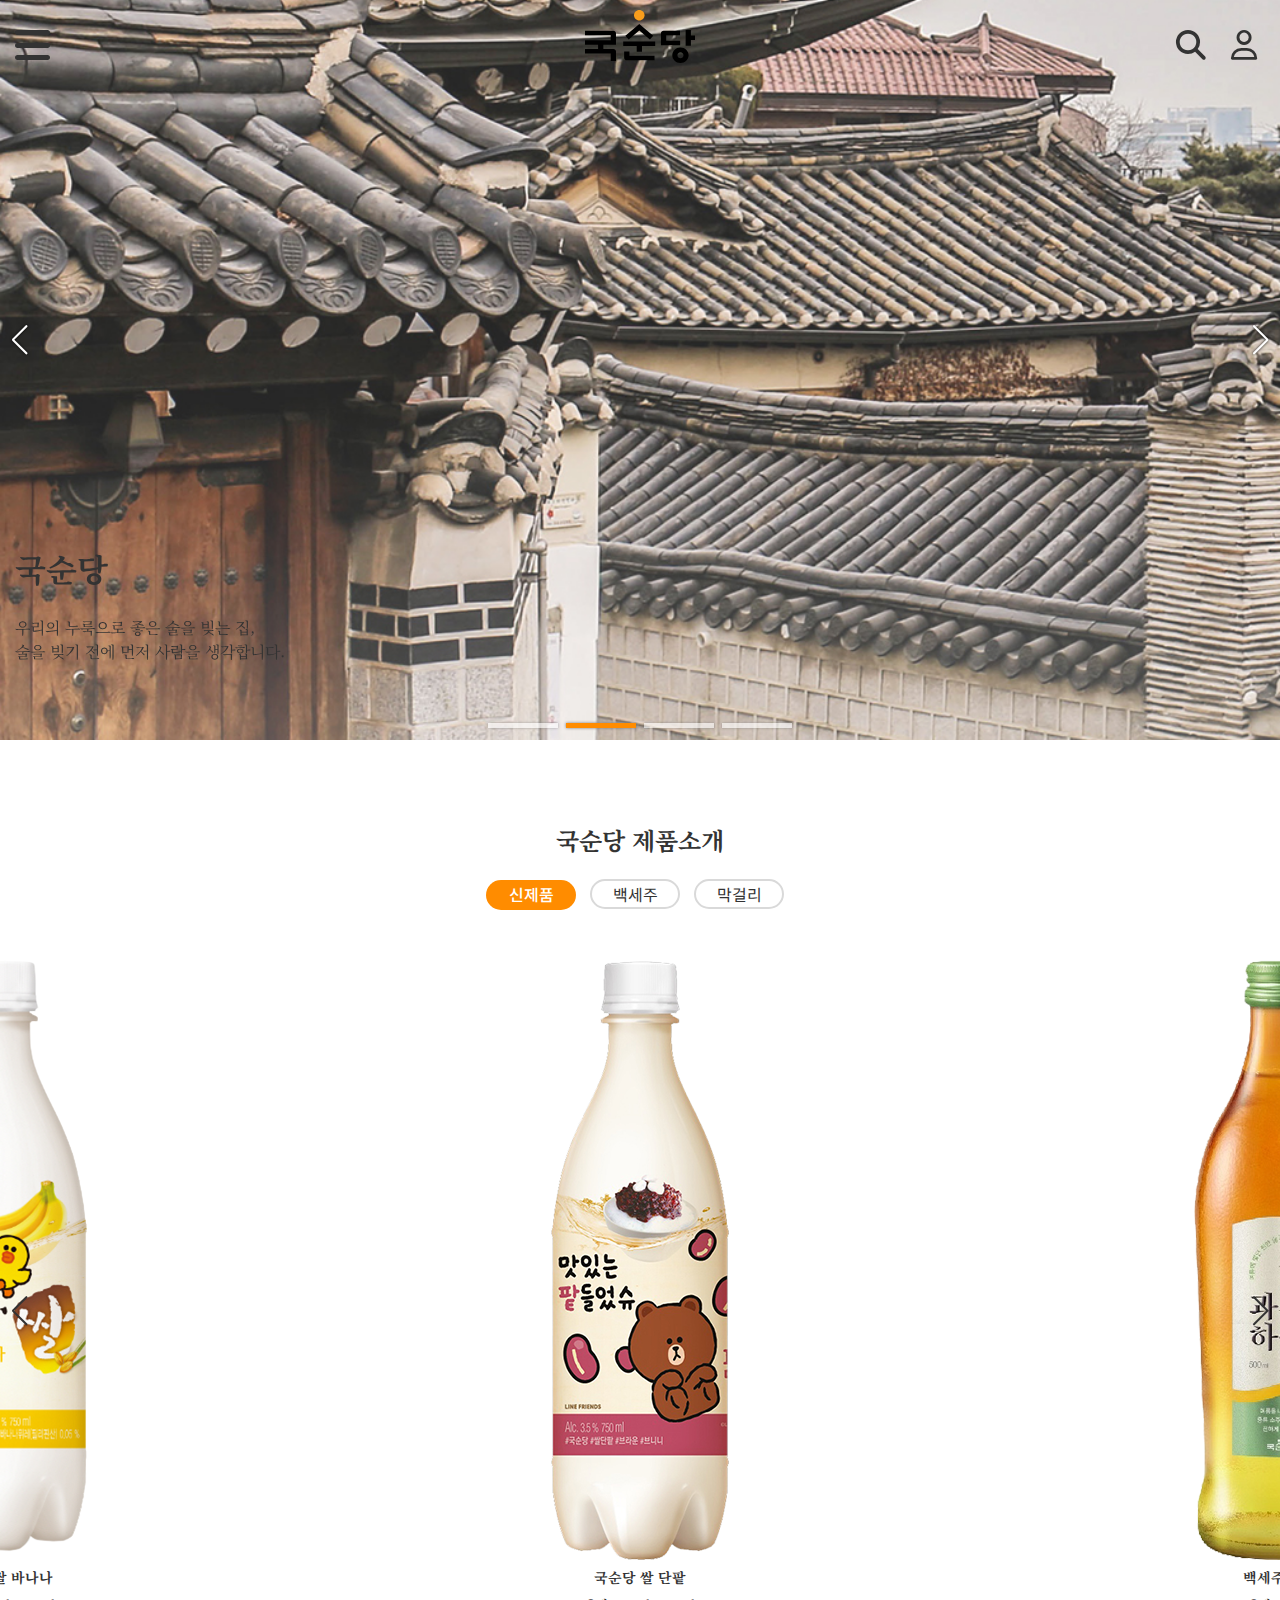
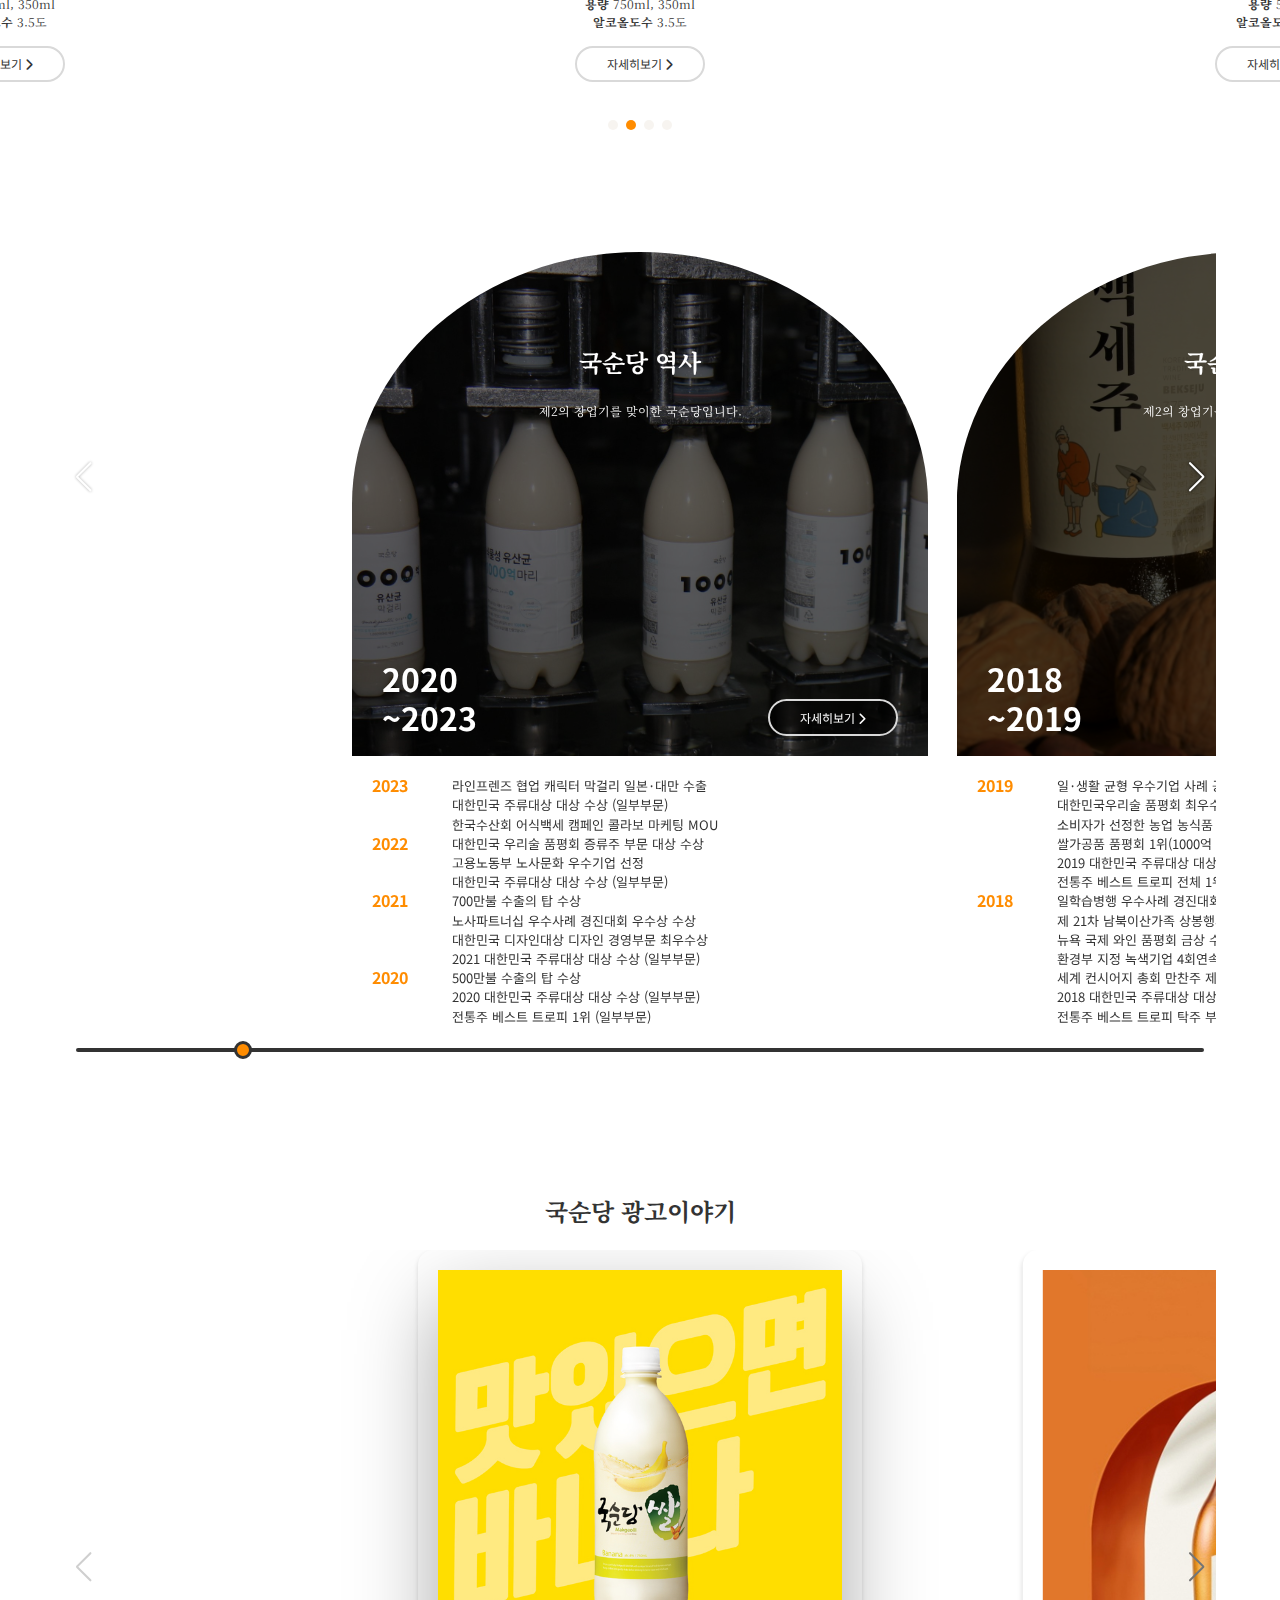
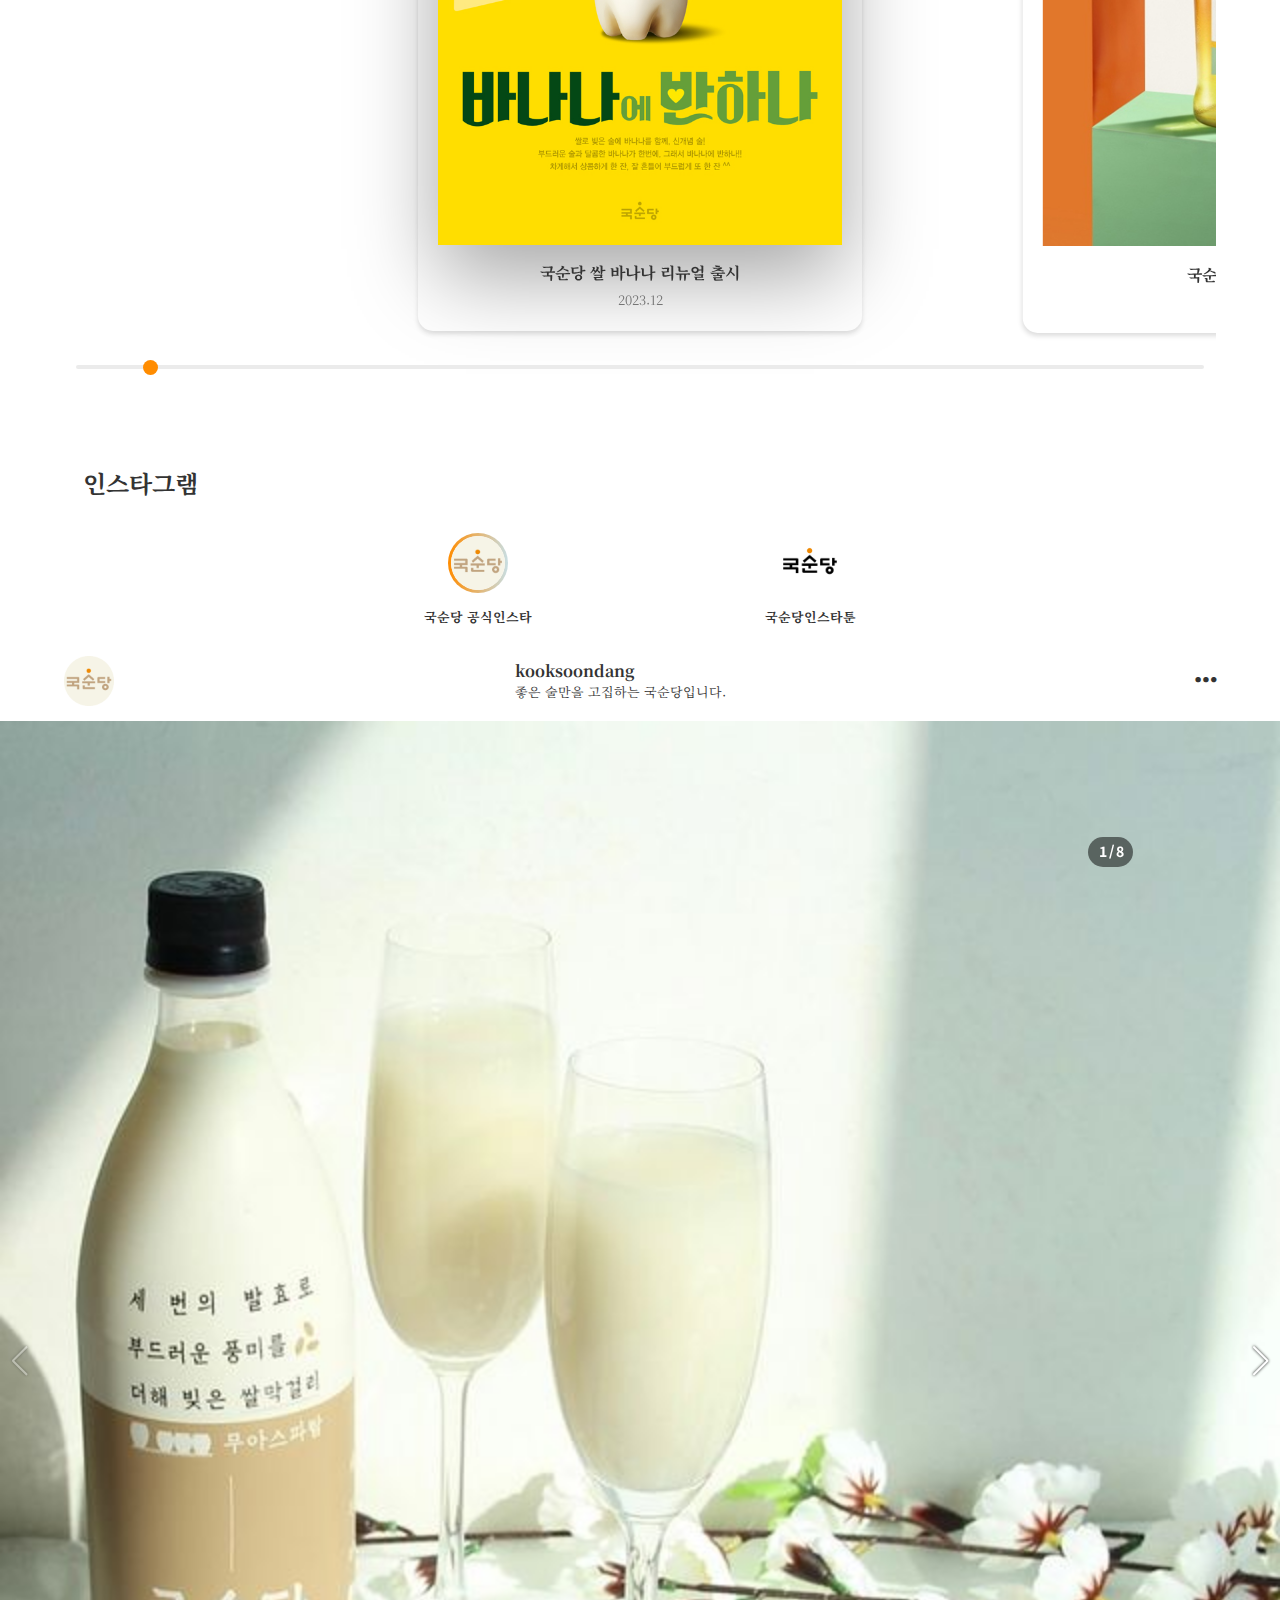
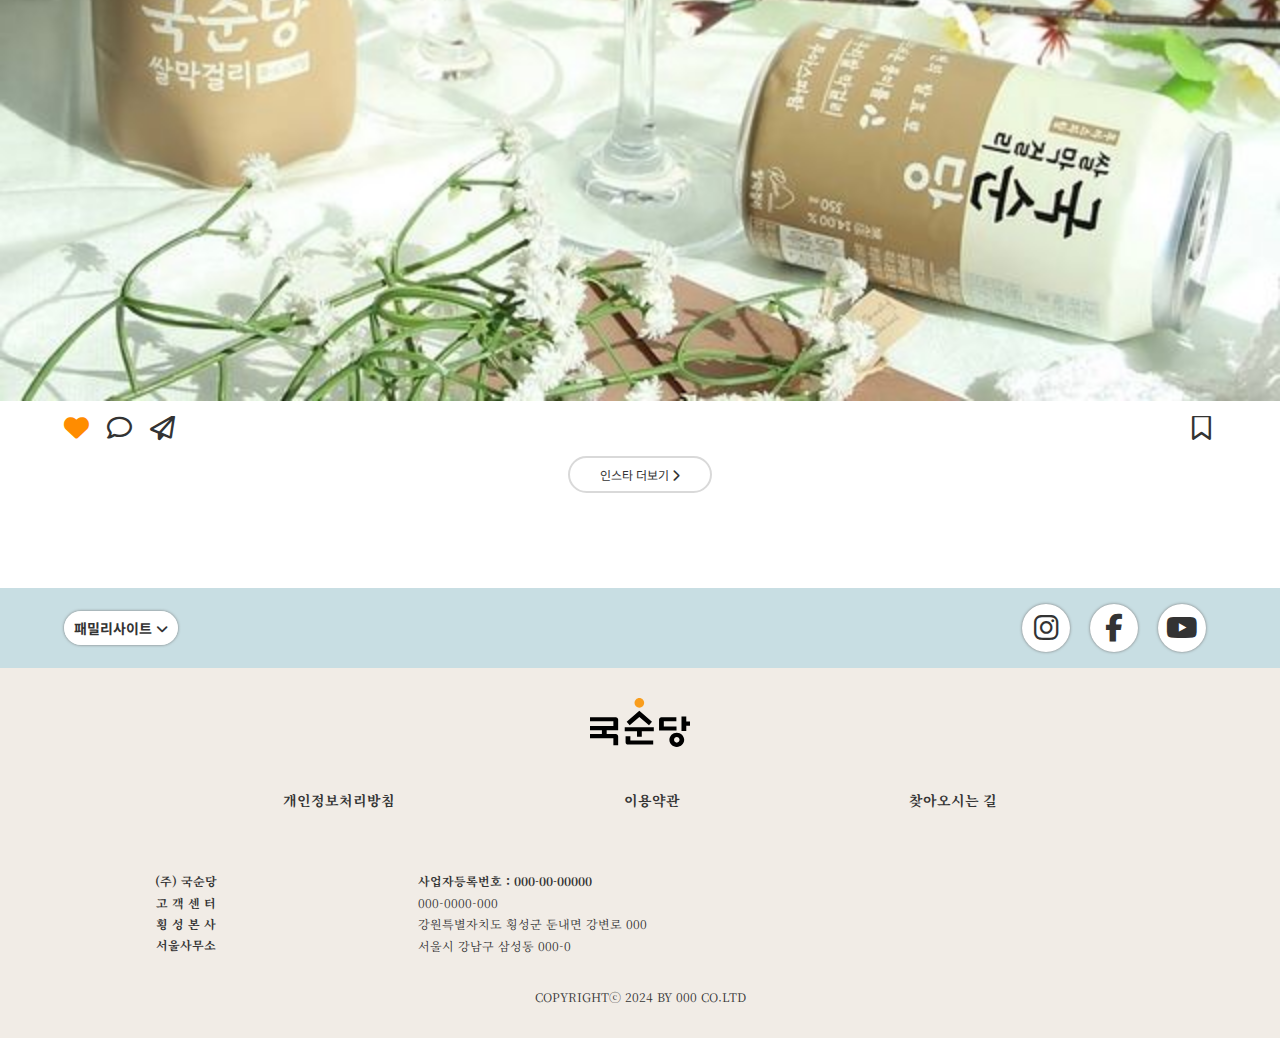
==== commit 635118ae: "Add files via upload" ====
--- a/mobile/index.html
+++ b/mobile/index.html
@@ -729,7 +729,7 @@
           <li>서울사무소</li>
         </ul>
         <ul class="add_right">
-          <li>사업자등록번호 : 000-00-00000 &nbsp;&nbsp;&nbsp;&nbsp;&nbsp; 대표자 : 000</li>
+          <li>사업자등록번호 : 000-00-00000</li>
           <li>000-0000-000</li>
           <li>강원특별자치도 횡성군 둔내면 강변로 000</li>
           <li>서울시 강남구 삼성동 000-0</li>
